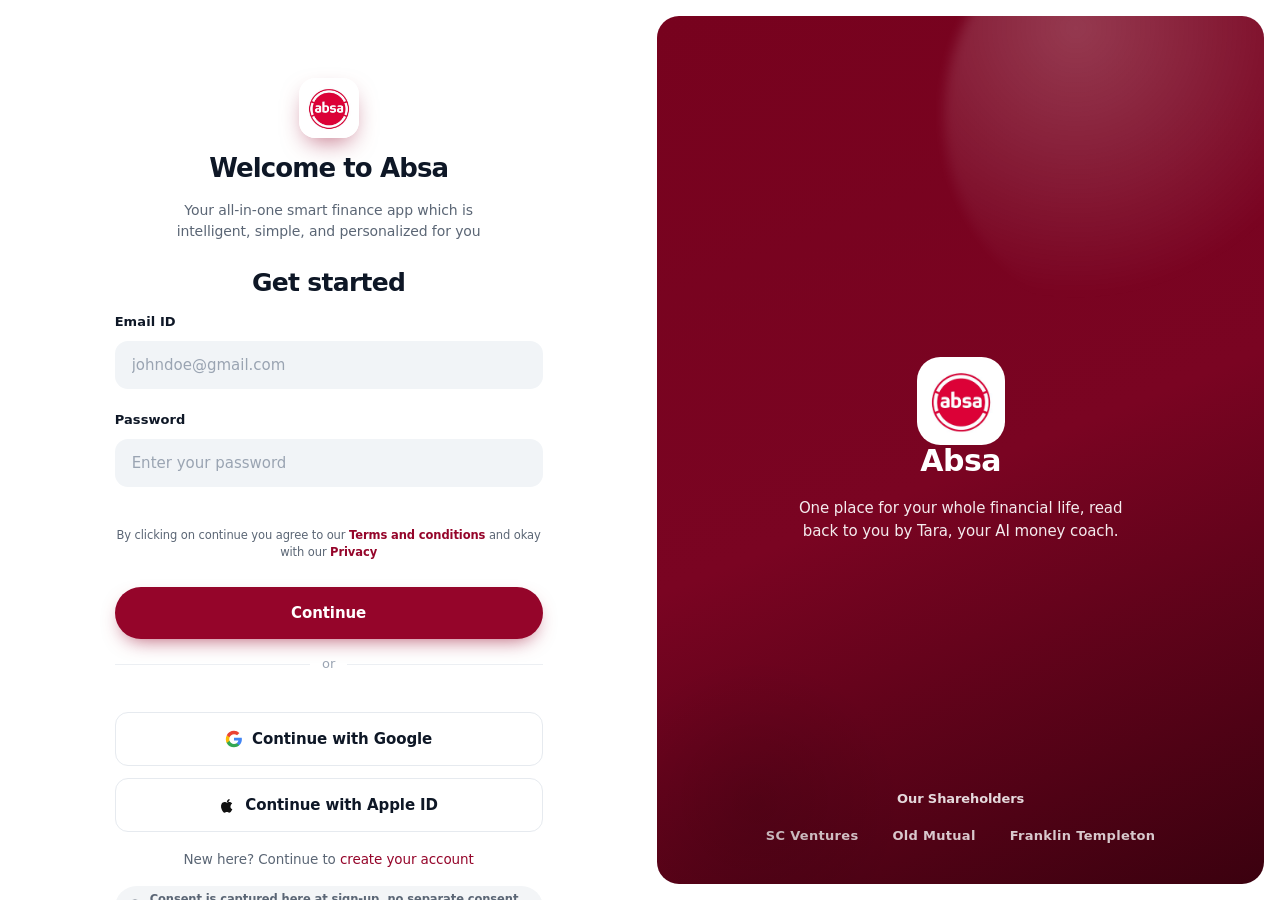
==== sections/onboarding/index.html @ af0755f7 "Merge Onboarding + Leaderboard, unify demo controls, match the live Absa app Sections - Onboarding m" ====
<!DOCTYPE html>
<html lang="en">
<head>
  <meta charset="UTF-8">
  <meta name="viewport" content="width=device-width, initial-scale=1.0">
  <title>Absa · Onboarding</title>
  <link rel="stylesheet" href="styles.css">
</head>
<body>
  <!-- Brand marks. Both symbol ids are kept so app.js's <use> references still
       resolve; the artwork is now Absa's, not Vault22's. -->
  <svg width="0" height="0" style="position:absolute" aria-hidden="true">
    <symbol id="v22mark" viewBox="0 0 64 64">
      <rect width="64" height="64" rx="17" fill="#fff"/>
      <image href="../../absa-logo.jpg" x="5" y="5" width="54" height="54"
             preserveAspectRatio="xMidYMid meet"/>
    </symbol>
    <!-- white-on-maroon variant, used on the onboarding brand panel -->
    <symbol id="v22mark-white" viewBox="0 0 64 64">
      <rect width="64" height="64" rx="17" fill="#fff"/>
      <image href="../../absa-logo.jpg" x="5" y="5" width="54" height="54"
             preserveAspectRatio="xMidYMid meet"/>
    </symbol>
  </svg>

  <div id="root"></div>
  <div id="modal-root"></div>

  <script src="app.js"></script>
</body>
</html>
---- sections/onboarding/styles.css ----
/* =========================================================================
   Vault22 Onboarding Prototype, design system
   Tokens extracted from the live app (global-website.dev.vault22.com):
   brand green #DC0032, accent #DC0032, navy ink #162B45, Inter, grey fills.
   Desktop web. No mobile frame.
   ========================================================================= */
/* Absa design system. The --v-green-* names are historical (this prototype was
   built on Vault22 green); they now carry Absa's crimson. Primary = #95052A,
   hover/pressed = #77021E, tint = #FCEEF1, with #DC0032 kept as the bright
   accent Absa uses sparingly (badges, small marks). */
:root{
  --v-green:#95052A; --v-green-600:#77021E; --v-green-700:#95052A;
  --v-green-soft:#FCEEF1; --v-accent:#DC0032;
  --v-grad-top:#77021E; --v-grad-bottom:#3B010F;
  --ink:#1A1A1A; --navy:#4A0016; --muted:#6B6B6B; --muted-2:#9B9294;
  --line:#ECE7E8; --line-2:#F2EDEE;
  --bg:#F8F6F6; --card:#FFFFFF; --field:#F4F1F2; --field-focus:#FCEEF1;
  --amber:#f59e0b; --amber-soft:#fef3c7; --red:#ef4444; --red-soft:#fee2e2;
  --blue:#3b82f6; --blue-soft:#dbeafe;
  --shadow-sm:0 1px 2px rgba(16,24,40,.05);
  --shadow:0 6px 24px rgba(16,24,40,.08);
  --shadow-lg:0 18px 48px rgba(16,24,40,.14);
  --r-sm:8px; --r:12px; --r-lg:16px; --r-xl:22px;
  --sidebar-w:264px;
  --font:'Segoe UI',system-ui,-apple-system,'Helvetica Neue',Arial,sans-serif;
}

/* --- Absa shell integration ---------------------------------------------
   This section is embedded in an iframe inside the Absa shell, which supplies
   the sidebar, topbar and the single global Scenario drawer. Hide this app's
   own gear FAB so there is exactly one demo control in the merged prototype.  */
.proto-fab{display:none!important}
*{box-sizing:border-box;margin:0;padding:0}
.ic{width:18px;height:18px;flex:none;vertical-align:middle}
.opt-ic .ic,.zi .ic,.mi .ic,.si .ic,.tara-av .ic{width:20px;height:20px}
html,body{height:100%}
body{font-family:var(--font);background:var(--bg);color:var(--ink);-webkit-font-smoothing:antialiased;line-height:1.45}
button{font-family:inherit;cursor:pointer}
a{color:var(--v-green-700);text-decoration:none}
::selection{background:#FCDCE3}

/* ---------- ONBOARDING SPLIT-SCREEN SHELL ---------- */
.onb{display:flex;min-height:100vh;background:#fff}
.onb__form{flex:1 1 52%;display:flex;flex-direction:column;padding:34px 40px 40px;position:relative;overflow-y:auto;max-height:100vh}
.onb__brand{flex:1 1 48%;margin:16px 16px 16px 0;border-radius:var(--r-xl);
  background:linear-gradient(158deg,var(--v-grad-top) 0%,#7A0422 52%,var(--v-grad-bottom) 100%);
  color:#fff;display:flex;flex-direction:column;align-items:center;justify-content:center;gap:26px;padding:48px;position:relative}
.onb__brand .bmark{width:118px;height:118px}
.onb__brand .bword{font-size:34px;font-weight:800;letter-spacing:-.5px;margin-top:-6px}
.onb__brand .shareholders{position:absolute;bottom:56px;left:0;right:0;text-align:center}
.onb__brand .shareholders .sh-label{font-size:13px;opacity:.85;font-weight:600;margin-bottom:18px}
.onb__brand .shareholders .sh-row{display:flex;gap:34px;align-items:center;justify-content:center;flex-wrap:wrap;opacity:.92;font-weight:700;letter-spacing:.3px}
.onb__brand .shareholders .sh-row span{font-size:15px}
.onb__formwrap{width:100%;max-width:400px;margin:0 auto;flex:1;display:flex;flex-direction:column;justify-content:center}
.onb__top{display:flex;align-items:center;gap:14px;min-height:32px}
.back-btn{border:none;background:transparent;width:34px;height:34px;border-radius:9px;display:flex;align-items:center;justify-content:center;color:var(--ink)}
.back-btn:hover{background:#f1f3f5}
.onb__logo{display:flex;flex-direction:column;align-items:center;gap:12px;margin:6px 0 4px}
.onb__logo .mark{width:64px;height:64px}
.onb__logo h1{font-size:27px;font-weight:800;letter-spacing:-.6px;color:var(--ink)}
.onb__logo .sub{font-size:14px;color:var(--muted);text-align:center;max-width:330px;line-height:1.5}

/* progress segments */
.progress{display:flex;align-items:center;gap:8px;margin:20px 0 8px}
.progress .seg{height:5px;flex:1;background:#e5e8eb;border-radius:99px;overflow:hidden}
.progress .seg.done{background:var(--v-green)}
.progress .seg.half::after{content:"";display:block;height:100%;width:55%;background:var(--v-green)}
.progress .label{font-size:13px;color:var(--muted);font-weight:600;flex:none}

.screen-title{font-size:22px;font-weight:800;text-align:center;margin:14px 0 4px;letter-spacing:-.3px}
.screen-sub{font-size:14px;color:var(--muted);text-align:center;margin-bottom:22px;line-height:1.5}

/* ---------- FORM CONTROLS ---------- */
.field{margin-bottom:16px}
.field > label{display:block;font-size:13.5px;font-weight:700;color:var(--ink);margin-bottom:7px}
.field .hint{font-size:12px;color:var(--muted);font-weight:500}
.input,.select,textarea.input{width:100%;background:var(--field);border:1.5px solid transparent;border-radius:var(--r);
  padding:14px 15px;font-size:15px;color:var(--ink);font-family:inherit;transition:border-color .15s,background .15s}
.input::placeholder{color:var(--muted-2)}
.input:focus,.select:focus,textarea.input:focus{outline:none;border-color:var(--v-green);background:#fff}
.select{appearance:none;background-image:url("data:image/svg+xml;utf8,<svg xmlns='http://www.w3.org/2000/svg' width='20' height='20' viewBox='0 0 24 24' fill='none' stroke='%236b7280' stroke-width='2.2'><path d='M6 9l6 6 6-6'/></svg>");background-repeat:no-repeat;background-position:right 14px center;padding-right:42px}
.field-row{display:flex;gap:12px}
.field-row > .field{flex:1}

/* buttons */
.btn{width:100%;border:none;border-radius:9999px;padding:15px 18px;font-size:15.5px;font-weight:700;transition:transform .06s,background .15s,box-shadow .15s;display:flex;align-items:center;justify-content:center;gap:9px}
.btn:active{transform:translateY(1px)}
.btn-primary{background:var(--v-green);color:#fff}
.btn-primary:hover{background:var(--v-green-600)}
.btn-primary:disabled{background:var(--v-green-soft);color:#FCEEF1;cursor:not-allowed}
.btn-ghost{background:#fff;color:var(--ink);border:1.5px solid var(--line)}
.btn-ghost:hover{background:#fafbfc;border-color:#dde2e7}
.btn-dark{background:var(--navy);color:#fff}
.btn-dark:hover{background:#0f2036}
.btn-sm{padding:10px 16px;font-size:13.5px;border-radius:9999px;width:auto}
.btn-link{background:transparent;border:none;color:var(--v-green-700);font-weight:700;font-size:13.5px;width:auto;padding:6px}
.actions{margin-top:8px;display:flex;flex-direction:column;gap:10px}
.legalnote{font-size:11.5px;color:var(--muted);text-align:center;margin:14px 0 4px;line-height:1.5}
.legalnote a{font-weight:600}
.or{display:flex;align-items:center;gap:12px;color:var(--muted-2);font-size:13px;margin:16px 0}
.or::before,.or::after{content:"";height:1px;flex:1;background:var(--line)}
.center-link{text-align:center;font-size:13.5px;color:var(--muted);margin-top:8px}

/* selectable option cards / chips */
.opt-list{display:flex;flex-direction:column;gap:10px}
.opt{display:flex;align-items:center;gap:13px;text-align:left;width:100%;background:#fff;border:1.6px solid var(--line);border-radius:var(--r);padding:15px 16px;transition:border-color .13s,background .13s,box-shadow .13s}
.opt:hover{border-color:#F6D3DC;background:#FDF7F8}
.opt.sel{border-color:var(--v-green);background:var(--field-focus);box-shadow:0 0 0 3px rgba(220,0,50,.12)}
.opt .opt-ic{width:40px;height:40px;border-radius:11px;background:#FCEEF1;display:flex;align-items:center;justify-content:center;flex:none;color:var(--v-green-700)}
.opt.sel .opt-ic{background:var(--v-green);color:#fff}
.opt .opt-body{flex:1;min-width:0}
.opt .opt-t{font-size:15px;font-weight:700;color:var(--ink);display:flex;align-items:center;gap:8px}
.opt .opt-d{font-size:12.5px;color:var(--muted);margin-top:2px}
.opt .opt-rank{width:26px;height:26px;border-radius:99px;background:var(--v-green);color:#fff;font-size:13px;font-weight:800;display:none;align-items:center;justify-content:center;flex:none}
.opt.sel .opt-rank{display:flex}
.opt .opt-check{width:22px;height:22px;border-radius:99px;border:2px solid #d5dbe1;flex:none;display:flex;align-items:center;justify-content:center;color:#fff}
.opt.sel .opt-check{background:var(--v-green);border-color:var(--v-green)}
.opt.sel .opt-check svg{display:block}
.opt .opt-check svg{display:none;width:13px;height:13px}

.chips{display:flex;flex-wrap:wrap;gap:9px}
.chip{border:1.6px solid var(--line);background:#fff;border-radius:99px;padding:9px 15px;font-size:13.5px;font-weight:600;color:var(--ink);transition:.12s}
.chip:hover{border-color:#F6D3DC}
.chip.sel{border-color:var(--v-green);background:var(--v-green);color:#fff}

/* pills for [to confirm] / deferred markers */
.tag{display:inline-flex;align-items:center;gap:5px;font-size:10.5px;font-weight:800;letter-spacing:.3px;text-transform:uppercase;padding:3px 8px;border-radius:99px;vertical-align:middle}
.tag-tc{background:var(--amber-soft);color:#92400e}
.tag-def{background:#e5e7eb;color:#4b5563}
.tag-new{background:var(--blue-soft);color:#1e40af}
.tag-flag{background:#ede9fe;color:#5b21b6}

/* trust line */
.trust{display:flex;align-items:flex-start;gap:9px;background:#FCEEF1;border:1px solid #d9f0e7;border-radius:var(--r);padding:12px 13px;font-size:12.5px;color:#356154;margin:14px 0}
.trust svg{flex:none;color:var(--v-green-700);margin-top:1px}
.trust .trust-more{color:var(--v-green-700);font-weight:700;cursor:pointer}
.trust-panel{background:#FCEEF1;border:1px solid #d9f0e7;border-radius:var(--r);padding:14px;font-size:12.5px;color:#356154;margin:14px 0}
.trust-panel ul{margin:8px 0 0 2px;list-style:none;display:flex;flex-direction:column;gap:7px}
.trust-panel li{display:flex;gap:8px;align-items:flex-start}

/* toast / tara narration bubble */
.tara-bubble{display:flex;gap:12px;align-items:flex-start;background:linear-gradient(135deg,#f0fbf7,#eaf6ff);border:1px solid #F6D3DC;border-radius:var(--r-lg);padding:15px 16px;margin:4px 0 16px}
.tara-av{width:38px;height:38px;border-radius:99px;flex:none;background:linear-gradient(135deg,var(--v-green),var(--v-accent));display:flex;align-items:center;justify-content:center;color:#fff;font-weight:800;font-size:15px}
.tara-bubble .tara-t{font-size:13.5px;color:#264b40;line-height:1.5}
.tara-bubble .tara-name{font-weight:800;color:var(--v-green-700);font-size:11px;text-transform:uppercase;letter-spacing:.4px;margin-bottom:3px}

/* ---------- APP / DASHBOARD SHELL ---------- */
.app{display:flex;min-height:100vh}
.sidebar{width:var(--sidebar-w);min-width:var(--sidebar-w);background:#fff;border-right:1px solid var(--line);display:flex;flex-direction:column;padding:20px 14px;position:sticky;top:0;height:100vh}
.sidebar .logo{display:flex;align-items:center;gap:11px;padding:6px 10px 18px}
.sidebar .logo .mark{width:40px;height:40px}
.sidebar .logo .w{font-size:20px;font-weight:800;letter-spacing:-.4px}
.nav{display:flex;flex-direction:column;gap:2px}
.nav-item{display:flex;align-items:center;gap:12px;padding:11px 13px;border-radius:10px;color:#4b5563;background:transparent;border:none;width:100%;text-align:left;font-size:14px;font-weight:600}
.nav-item svg{width:19px;height:19px;stroke-width:2;flex:none}
.nav-item:hover{background:#f5f7f8}
.nav-item.active{background:var(--field-focus);color:var(--v-green-700)}
.nav-item .nb{margin-left:auto;font-size:9.5px;font-weight:800;background:var(--v-green);color:#fff;padding:2px 7px;border-radius:99px}
.nav-spacer{flex:1}
.main{flex:1;min-width:0;overflow-x:hidden}
.topbar{display:flex;align-items:center;gap:16px;padding:18px 32px;border-bottom:1px solid var(--line);background:#fff;position:sticky;top:0;z-index:5}
.topbar .greet{font-size:18px;font-weight:800}
.topbar .greet .sm{font-size:12.5px;color:var(--muted);font-weight:500;display:block;margin-top:1px}
.topbar .spacer{flex:1}
.topbar .region-pill{display:flex;align-items:center;gap:7px;font-size:12.5px;font-weight:700;color:var(--v-green-700);background:var(--field-focus);padding:8px 13px;border-radius:99px}
.topbar .avatar{width:38px;height:38px;border-radius:99px;background:linear-gradient(135deg,var(--v-green),var(--v-accent));color:#fff;display:flex;align-items:center;justify-content:center;font-weight:800}
.dash{padding:26px 32px 74px;max-width:1080px}
.dash-grid{display:block}

/* dashboard zone cards */
.zone{background:var(--card);border:1px solid var(--line);border-radius:var(--r-lg);padding:22px;box-shadow:var(--shadow-sm);margin-bottom:18px}
.zone-hero{border:1.5px solid #F6D3DC;box-shadow:var(--shadow);background:linear-gradient(180deg,#ffffff,#f7fdfb)}
.zone-head{display:flex;align-items:center;gap:11px;margin-bottom:16px}
.zone-head .zi{width:38px;height:38px;border-radius:11px;background:#FCEEF1;color:var(--v-green-700);display:flex;align-items:center;justify-content:center;flex:none}
.zone-head .zt{font-size:16px;font-weight:800}
.zone-head .zt .zsub{font-size:12px;color:var(--muted);font-weight:600;display:block}
.zone-head .lead-badge{margin-left:auto;font-size:10px;font-weight:800;text-transform:uppercase;letter-spacing:.4px;color:var(--v-green-700);background:var(--field-focus);padding:4px 9px;border-radius:99px}
.grid{display:grid;gap:18px}
.grid-2{grid-template-columns:1fr 1fr}
.big-num{font-size:34px;font-weight:800;letter-spacing:-1px}
.big-num.pending{color:var(--muted-2);font-size:20px;font-weight:700}
.subline{font-size:13px;color:var(--muted);margin-top:3px}
.rowline{display:flex;justify-content:space-between;align-items:center;padding:11px 0;border-bottom:1px solid var(--line-2);font-size:14px}
.rowline:last-child{border-bottom:none}
.rowline .r-amt{font-weight:700}
.next-move{display:flex;align-items:center;gap:10px;margin-top:16px;padding:13px 15px;background:var(--field-focus);border-radius:var(--r);font-size:13.5px;font-weight:600;color:#264b40}
.next-move .nm-cta{margin-left:auto;color:var(--v-green-700);font-weight:800;white-space:nowrap;flex:none}

/* stub (cold zone) */
.stub{display:flex;align-items:center;gap:13px;background:#fff;border:1.5px dashed #d7dee4;border-radius:var(--r);padding:16px 18px;margin-bottom:14px;color:var(--muted)}
.stub .si{width:36px;height:36px;border-radius:10px;background:#f3f5f7;display:flex;align-items:center;justify-content:center;flex:none;color:var(--muted-2)}
.stub .st{font-size:14px;font-weight:700;color:#374151}
.stub .sd{font-size:12.5px;color:var(--muted)}
.stub .btn-sm{margin-left:auto;flex:none;background:#fff;border:1.5px solid var(--line);color:var(--v-green-700)}

/* set-up card (secondary pick, no link) */
.setup-card{background:#fff;border:1.5px solid #F6D3DC;border-radius:var(--r-lg);padding:18px;margin-bottom:16px}
.setup-card .sc-head{display:flex;align-items:center;gap:11px;margin-bottom:6px}
.setup-card .rankbadge{width:24px;height:24px;border-radius:99px;background:var(--navy);color:#fff;font-size:12px;font-weight:800;display:flex;align-items:center;justify-content:center}

/* roll-up */
.rollup{background:linear-gradient(135deg,#0f2036,#1c3a5e);color:#fff;border-radius:var(--r-lg);padding:20px 22px;margin-bottom:18px}
.rollup .ru-head{display:flex;align-items:center;justify-content:space-between;margin-bottom:14px}
.rollup .ru-title{font-size:15px;font-weight:800}
.rollup .ru-count{font-size:12.5px;background:rgba(255,255,255,.16);padding:4px 11px;border-radius:99px;font-weight:700}
.rollup .ru-items{display:flex;flex-direction:column;gap:8px}
.rollup .ru-item{display:flex;align-items:center;gap:10px;font-size:13.5px;padding:9px 12px;border-radius:10px;background:rgba(255,255,255,.06)}
.rollup .ru-item.done{opacity:.6}
.rollup .ru-item .ru-do{margin-left:auto;font-weight:800;color:#8ff0d3;font-size:12.5px}
.rollup .ru-item .ck{width:20px;height:20px;border-radius:99px;flex:none;display:flex;align-items:center;justify-content:center;background:rgba(255,255,255,.15)}
.rollup .ru-item.done .ck{background:var(--v-green);color:#fff}

/* fitness rings */
.rings{display:flex;gap:14px;flex-wrap:wrap;margin-top:6px}
.ring{display:flex;flex-direction:column;align-items:center;gap:7px;width:88px}
.ring svg{width:66px;height:66px;transform:rotate(-90deg)}
.ring .rlabel{font-size:11.5px;font-weight:700;color:#374151;text-align:center}
.ring .rlabel .rmin{color:var(--muted-2);font-weight:600;display:block;font-size:10px}
.ring.locked{opacity:.55}
.score-hero{display:flex;align-items:center;gap:22px;flex-wrap:wrap}
.score-dial{position:relative;width:132px;height:132px;flex:none}
.score-dial svg{width:132px;height:132px;transform:rotate(-90deg)}
.score-dial .sc-mid{position:absolute;inset:0;display:flex;flex-direction:column;align-items:center;justify-content:center}
.score-dial .sc-num{font-size:32px;font-weight:800;letter-spacing:-1px}
.score-dial .sc-lvl{font-size:11px;font-weight:800;text-transform:uppercase;letter-spacing:.5px;color:var(--v-green-700)}
.score-dial .sc-pending{font-size:12px;font-weight:700;color:var(--muted-2);text-align:center;padding:0 14px}

/* skeleton loading */
.skel{background:linear-gradient(90deg,#eef1f4 25%,#e3e8ee 37%,#eef1f4 63%);background-size:400% 100%;animation:sk 1.3s ease infinite;border-radius:8px}
@keyframes sk{0%{background-position:100% 0}100%{background-position:-100% 0}}
.skel-line{height:14px;margin:9px 0}
.fetching-note{display:inline-flex;align-items:center;gap:7px;font-size:12px;color:var(--v-green-700);font-weight:700;background:var(--field-focus);padding:5px 11px;border-radius:99px}
.spin{width:13px;height:13px;border:2px solid #b9e6d6;border-top-color:var(--v-green-700);border-radius:99px;animation:spin .7s linear infinite}
@keyframes spin{to{transform:rotate(360deg)}}

/* buckets for debt severity (calm, no verdict) */
.bucket-row{display:flex;gap:10px;margin:6px 0 2px}
.bucket{flex:1;text-align:center;padding:12px 8px;border-radius:var(--r);border:1.6px solid var(--line);font-size:13px;font-weight:700;color:var(--muted)}
.bucket.on.manageable{border-color:#86e0c4;background:#FCEEF1;color:#0f7a5a}
.bucket.on.stretched{border-color:#fcd9a3;background:#fff7ec;color:#a15c0a}
.bucket.on.heavy{border-color:#f7b7b7;background:#fdeeee;color:#b4423a}

/* modal (connect / wizard hand-off) */
.modal-back{position:fixed;inset:0;background:rgba(15,24,38,.5);display:flex;align-items:center;justify-content:center;z-index:50;padding:24px;animation:fade .18s}
@keyframes fade{from{opacity:0}to{opacity:1}}
.modal{background:#fff;border-radius:var(--r-xl);max-width:520px;width:100%;max-height:90vh;overflow-y:auto;box-shadow:var(--shadow-lg);animation:pop .2s}
@keyframes pop{from{transform:translateY(10px) scale(.98);opacity:0}to{transform:none;opacity:1}}
.modal-head{padding:22px 24px 4px;display:flex;align-items:flex-start;gap:12px}
.modal-head .mh-t{font-size:19px;font-weight:800}
.modal-head .mh-close{margin-left:auto;background:#f3f5f7;border:none;width:32px;height:32px;border-radius:9px;color:var(--muted);font-size:16px}
.modal-body{padding:14px 24px 24px}
.method{display:flex;align-items:center;gap:14px;border:1.6px solid var(--line);border-radius:var(--r);padding:15px;margin-bottom:11px;transition:.12s;width:100%;text-align:left;background:#fff}
.method:hover{border-color:var(--v-green);background:#FDF7F8}
.method .mi{width:42px;height:42px;border-radius:11px;background:#FCEEF1;color:var(--v-green-700);display:flex;align-items:center;justify-content:center;flex:none}
.method .mt{font-size:14.5px;font-weight:800}
.method .md{font-size:12px;color:var(--muted)}
.method .push-badge{margin-left:auto;font-size:10px;font-weight:800;text-transform:uppercase;background:var(--v-green);color:#fff;padding:3px 8px;border-radius:99px}

.bank-grid{display:grid;grid-template-columns:1fr 1fr;gap:10px;margin-top:8px}
.bank{display:flex;align-items:center;gap:10px;border:1.5px solid var(--line);border-radius:var(--r);padding:12px;font-size:13.5px;font-weight:700}
.bank:hover{border-color:var(--v-green);background:#FDF7F8}
.bank .blogo{width:30px;height:30px;border-radius:8px;display:flex;align-items:center;justify-content:center;color:#fff;font-weight:800;font-size:13px;flex:none}
.bank.disabled{opacity:.5;pointer-events:none}
.bank .tag{margin-left:auto}

/* generic helpers */
.muted{color:var(--muted)}
.small{font-size:12.5px}
.mt8{margin-top:8px}.mt16{margin-top:16px}.mb0{margin-bottom:0}
.center{text-align:center}
.hidden{display:none!important}
.divider{height:1px;background:var(--line);margin:18px 0}
.pill-note{display:inline-flex;gap:6px;align-items:center;background:#f3f5f7;color:var(--muted);border-radius:99px;padding:5px 11px;font-size:11.5px;font-weight:600}
.callout{background:#fbfaf4;border:1px solid #f0ead2;border-radius:var(--r);padding:12px 14px;font-size:12.5px;color:#6b5e2e;margin:12px 0}
.callout.flag{background:#faf5ff;border-color:#eaddf7;color:#6b21a8}

/* dev toolbar (prototype only) */
.devbar{position:fixed;bottom:0;left:0;right:0;background:rgba(15,24,38,.94);color:#fff;z-index:60;display:flex;align-items:center;gap:12px;padding:9px 16px;font-size:12px;transform:translateY(calc(100% - 34px));transition:transform .2s;pointer-events:none}
.devbar.open{transform:none}
.devbar .dev-toggle,.devbar.open,.devbar.open *{pointer-events:auto}
.devbar .dev-toggle{position:absolute;top:-30px;left:16px;background:rgba(15,24,38,.94);color:#fff;border:none;border-radius:9px 9px 0 0;padding:7px 14px;font-size:11.5px;font-weight:700;display:flex;gap:7px;align-items:center}
.devbar .dev-body{display:flex;gap:8px;align-items:center;flex-wrap:wrap;width:100%}
.devbar b{color:#8ff0d3}
.devbar select,.devbar button{background:#22344c;color:#fff;border:1px solid #38506e;border-radius:7px;padding:6px 9px;font-size:11.5px;font-family:inherit}
.devbar button:hover{background:#2c4car}
.devbar .devlog{margin-left:auto;color:#7f95ad;font-size:11px;max-width:40%;overflow:hidden;text-overflow:ellipsis;white-space:nowrap}

@media(max-width:900px){
  .onb__brand{display:none}
  .grid-2{grid-template-columns:1fr}
}
@media(max-width:720px){
  .sidebar{display:none}
}

/* =========================================================================
   PREMIUM ELEVATION LAYER, investor-demo polish.
   Overrides/augments the base above. No behavioural classes removed.
   ========================================================================= */
:root{
  --ink:#0e1726; --navy:#132a44; --muted:#5b6675; --muted-2:#9aa4b2;
  --line:#eceff3; --line-2:#f1f4f7; --bg:#f5f7fa; --field:#f1f4f7;
  --shadow-sm:0 1px 2px rgba(16,24,40,.04), 0 1px 3px rgba(16,24,40,.06);
  --shadow:0 2px 8px rgba(16,24,40,.05), 0 12px 32px -12px rgba(16,24,40,.14);
  --shadow-lg:0 8px 24px rgba(16,24,40,.10), 0 32px 64px -24px rgba(16,24,40,.28);
  --ring-soft:0 0 0 4px rgba(220,0,50,.14);
}
body{background:var(--bg);letter-spacing:-0.006em}

/* screen entrance motion */
@keyframes fadeUp{from{opacity:0;transform:translateY(8px)}to{opacity:1;transform:none}}
@keyframes fadeIn{from{opacity:0}to{opacity:1}}
@keyframes floaty{0%,100%{transform:translateY(0)}50%{transform:translateY(-10px)}}
.onb__formwrap{animation:fadeUp .4s cubic-bezier(.2,.7,.2,1)}
.dash{animation:fadeUp .4s cubic-bezier(.2,.7,.2,1)}
.app{animation:fadeIn .3s ease}

/* ---------- onboarding form column ---------- */
.onb__form{padding:40px 52px 44px}
.onb__formwrap{max-width:428px}
.onb__logo h1{font-size:26px;letter-spacing:-.9px}
.onb__logo .mark{width:60px;height:60px;box-shadow:0 10px 24px -8px rgba(149,5,42,.6);border-radius:16px}
.screen-title{font-size:25px;letter-spacing:-.7px;line-height:1.18;margin-top:16px}
.screen-sub{font-size:14.5px;line-height:1.55;color:var(--muted)}

/* progress: slimmer, animated fill */
.progress{gap:7px;margin:22px 0 10px}
.progress .seg{height:5px;background:#e9edf2}
.progress .seg.done,.progress .seg.half::after{background:linear-gradient(90deg,var(--v-green),var(--v-accent));transition:width .4s ease}
.progress .label{font-size:12px;letter-spacing:.2px;color:var(--muted-2)}

/* ---------- brand panel: ambient + preview ---------- */
.onb__brand{overflow:hidden;justify-content:center;gap:0}
.onb__brand::before{content:"";position:absolute;width:440px;height:440px;border-radius:50%;
  background:radial-gradient(circle at 30% 30%,rgba(255,255,255,.22),transparent 62%);top:-120px;right:-120px;filter:blur(6px)}
.onb__brand::after{content:"";position:absolute;width:340px;height:340px;border-radius:50%;
  background:radial-gradient(circle at 50% 50%,rgba(0,0,0,.12),transparent 60%);bottom:-90px;left:-70px}
.onb__brand .bmark{width:88px;height:88px;position:relative;z-index:2;animation:floaty 6s ease-in-out infinite}
.onb__brand .bword{font-size:30px;position:relative;z-index:2}
.brand-tagline{position:relative;z-index:2;text-align:center;font-size:15px;line-height:1.55;color:rgba(255,255,255,.92);max-width:340px;margin:14px auto 0;font-weight:500}
.brand-preview{position:relative;z-index:2;margin:34px auto 0;width:300px;background:rgba(255,255,255,.14);backdrop-filter:blur(14px);
  border:1px solid rgba(255,255,255,.28);border-radius:18px;padding:18px;box-shadow:0 24px 60px -18px rgba(0,0,0,.4)}
.brand-preview .bp-top{display:flex;align-items:center;gap:11px;margin-bottom:14px}
.brand-preview .bp-av{width:34px;height:34px;border-radius:50%;background:#fff;color:var(--v-green-700);display:flex;align-items:center;justify-content:center;font-weight:800}
.brand-preview .bp-name{color:#fff;font-weight:700;font-size:13px}
.brand-preview .bp-sub{color:rgba(255,255,255,.7);font-size:11px}
.brand-preview .bp-score{display:flex;align-items:center;gap:14px}
.brand-preview .bp-num{color:#fff;font-size:34px;font-weight:800;letter-spacing:-1px}
.brand-preview .bp-lvl{color:#FCEEF1;font-size:11px;font-weight:800;text-transform:uppercase;letter-spacing:.6px}
.brand-preview .bp-bars{flex:1;display:flex;flex-direction:column;gap:6px}
.brand-preview .bp-bar{height:6px;background:rgba(255,255,255,.25);border-radius:99px;overflow:hidden}
.brand-preview .bp-bar i{display:block;height:100%;background:#fff;border-radius:99px}
.onb__brand .shareholders{bottom:38px}
.onb__brand .shareholders .sh-row span{font-size:13px;opacity:.85}

/* ---------- inputs & buttons ---------- */
.input,.select,textarea.input{border-radius:13px;padding:14px 16px;font-size:15px;background:var(--field);transition:border-color .16s,box-shadow .16s,background .16s}
.input:focus,.select:focus,textarea.input:focus{box-shadow:var(--ring-soft);background:#fff}
.field > label{font-size:13px;letter-spacing:.1px;margin-bottom:8px}
.btn{border-radius:9999px;padding:15px 20px;font-size:15px;font-weight:700;letter-spacing:-.1px;transition:transform .12s cubic-bezier(.2,.7,.2,1),box-shadow .16s,background .16s,filter .16s}
.btn-primary{box-shadow:0 8px 20px -8px rgba(149,5,42,.7)}
.btn-primary:hover{background:var(--v-green);filter:brightness(1.03);box-shadow:0 12px 26px -8px rgba(149,5,42,.8);transform:translateY(-1px)}
.btn-primary:active{transform:translateY(0)}
.btn-ghost{border-radius:13px;border-color:#e6eaef}
.btn-ghost:hover{transform:translateY(-1px);box-shadow:var(--shadow-sm)}
.btn-sm{border-radius:10px}

/* ---------- selectable cards ---------- */
.opt{border-radius:14px;padding:15px 16px;border-color:#e9edf2;transition:transform .14s cubic-bezier(.2,.7,.2,1),border-color .14s,box-shadow .16s,background .14s}
.opt:hover{transform:translateY(-1px);box-shadow:var(--shadow-sm)}
.opt.sel{box-shadow:var(--ring-soft)}
.opt .opt-ic{border-radius:12px;transition:transform .16s}
.opt.sel .opt-ic{transform:scale(1.04)}
.opt .opt-rank{box-shadow:0 4px 10px -3px rgba(149,5,42,.7)}
.chip{border-radius:12px;padding:10px 15px;border-color:#e9edf2;transition:transform .12s,border-color .12s,background .12s,color .12s}
.chip:hover{transform:translateY(-1px)}
.chip.sel{box-shadow:var(--ring-soft)}

.trust{border-radius:13px;background:#f1faf6;border-color:#dcf0e8}
.tara-bubble{border-radius:18px;box-shadow:var(--shadow-sm)}
.callout{border-radius:13px}
.pill-note{border-radius:99px}
.setup-card{border-radius:16px;box-shadow:var(--shadow-sm);transition:box-shadow .16s}
.setup-card:hover{box-shadow:var(--shadow)}

/* ---------- app shell ---------- */
.sidebar{background:#fff;border-right:1px solid var(--line);padding:22px 14px}
.sidebar .logo .w{font-size:19px;letter-spacing:-.6px}
.sidebar .logo .mark{box-shadow:0 8px 18px -8px rgba(149,5,42,.6)}
.nav-item{border-radius:12px;font-weight:600;font-size:14px;padding:11px 14px;transition:background .13s,color .13s}
.nav-item.active{background:linear-gradient(90deg,#FCEEF1,#FCEEF1);color:var(--v-green-700);font-weight:700}
.nav-item.active svg{color:var(--v-green-700)}
.topbar{padding:20px 34px;backdrop-filter:saturate(1.2)}
.topbar .greet{font-size:19px;letter-spacing:-.5px}
.topbar .avatar{box-shadow:0 8px 18px -8px rgba(149,5,42,.7)}
.dash{max-width:1200px;padding:28px 34px 90px}

/* ---------- DASHBOARD GRID ---------- */
.dash-grid{display:grid;grid-template-columns:repeat(12,1fr);gap:20px;align-items:start}
.cell{min-width:0}
.cell.span-12{grid-column:span 12}
.cell.span-6{grid-column:span 6}
.cell.span-7{grid-column:span 7}
.cell.span-5{grid-column:span 5}
.cell > .zone{margin-bottom:0;height:100%}
@media(max-width:1040px){.cell.span-6,.cell.span-7,.cell.span-5{grid-column:span 12}}

.zone{border-radius:20px;padding:24px;border-color:#eef1f4;box-shadow:var(--shadow-sm);transition:box-shadow .2s,transform .2s}
.zone:hover{box-shadow:var(--shadow)}
.zone-hero{border:1px solid #F6D3DC;box-shadow:0 2px 8px rgba(16,24,40,.05),0 24px 48px -28px rgba(149,5,42,.45);
  background:radial-gradient(120% 140% at 100% 0%,#f2fdf9 0%,#ffffff 46%)}
.zone-head{margin-bottom:18px}
.zone-head .zi{border-radius:12px;background:linear-gradient(135deg,#FCEEF1,#e3f6ee)}
.zone-head .zt{font-size:15.5px;letter-spacing:-.3px}
.zone-head .lead-badge{background:linear-gradient(90deg,#FCEEF1,#FCEEF1);border:1px solid #F6D3DC}
.big-num{font-size:38px;letter-spacing:-1.4px;font-variant-numeric:tabular-nums}
.zone-hero .big-num{font-size:44px}
.rowline{font-size:14px;padding:12px 0}
.rowline .r-amt{font-variant-numeric:tabular-nums}
.next-move{border-radius:13px;background:linear-gradient(90deg,#eef9f4,#f1fbf7);border:1px solid #e0f1e9;transition:transform .14s,box-shadow .16s}
.next-move:hover{box-shadow:var(--shadow-sm)}
.next-move .nm-cta{cursor:pointer}
.next-move .nm-cta:hover{text-decoration:underline}

/* sparkline */
.spark{display:block;width:100%;height:46px;margin:6px 0 2px;overflow:visible}
.spark path.line{fill:none;stroke:var(--v-green);stroke-width:2.4;stroke-linecap:round;stroke-linejoin:round;
  stroke-dasharray:1000;stroke-dashoffset:1000;animation:draw 1.1s .15s cubic-bezier(.4,0,.2,1) forwards}
.spark path.area{fill:url(#sparkfill);opacity:0;animation:fadeIn .8s .5s forwards}
@keyframes draw{to{stroke-dashoffset:0}}

/* rings + dial: animated draw */
.ring svg circle.val,.score-dial svg circle.val{transition:stroke-dashoffset 1.1s cubic-bezier(.3,0,.15,1)}
.score-dial{width:150px;height:150px}
.score-dial svg{width:150px;height:150px}
.score-dial .sc-num{font-size:38px;letter-spacing:-1.6px}
.ring svg{width:62px;height:62px}
.rings{gap:10px 16px}
.ring .rlabel{font-size:11px}

/* budget bars refined */
.budget-bar-track{height:9px;background:#eef1f5;border-radius:99px;overflow:hidden}
.budget-bar-track > i{display:block;height:100%;border-radius:99px;transition:width 1s cubic-bezier(.3,0,.15,1)}

/* stubs -> discover band */
.discover{grid-column:span 12}
.discover-head{display:flex;align-items:center;gap:8px;font-size:12px;font-weight:800;letter-spacing:.5px;text-transform:uppercase;color:var(--muted-2);margin:6px 2px 12px}
.discover-grid{display:grid;grid-template-columns:repeat(3,1fr);gap:14px}
@media(max-width:1040px){.discover-grid{grid-template-columns:1fr}}
.stub{flex-direction:column;align-items:flex-start;gap:10px;margin:0;border-radius:16px;padding:18px;background:#fff;border:1px solid #eef1f4;box-shadow:var(--shadow-sm);transition:transform .16s,box-shadow .18s,border-color .16s}
.stub:hover{transform:translateY(-2px);box-shadow:var(--shadow);border-color:#F6D3DC}
.stub .si{width:42px;height:42px;border-radius:12px;background:linear-gradient(135deg,#f3f6f9,#eef2f6)}
.stub .btn-sm{margin-left:0;width:100%;justify-content:center;margin-top:4px}

/* rollup premium */
.rollup{border-radius:20px;background:linear-gradient(135deg,#0e2338 0%,#123a5c 60%,#0d5a48 130%);box-shadow:0 24px 48px -24px rgba(13,58,72,.7)}
.rollup .ru-item{border-radius:12px;transition:background .14s}
.rollup .ru-item:not(.done):hover{background:rgba(255,255,255,.12)}
.rollup .ru-do{cursor:pointer}

/* modal refined */
.modal{border-radius:24px}
.method{border-radius:15px;transition:transform .14s,border-color .14s,box-shadow .16s}
.method:hover{transform:translateY(-1px);box-shadow:var(--shadow-sm)}
.method .mi{border-radius:12px;background:linear-gradient(135deg,#FCEEF1,#e3f6ee)}
.bank{border-radius:13px;transition:transform .14s,border-color .14s,box-shadow .16s}
.bank:hover{transform:translateY(-1px);box-shadow:var(--shadow-sm)}

/* fork live plan tray */
.plan-tray{margin-top:16px;border:1px dashed #d7dee6;border-radius:16px;padding:14px 16px;background:#fbfdff;transition:border-color .2s,background .2s}
.plan-tray.has{border-style:solid;border-color:#F6D3DC;background:linear-gradient(180deg,#FCEEF1,#ffffff)}
.plan-tray .pt-head{font-size:11.5px;font-weight:800;letter-spacing:.5px;text-transform:uppercase;color:var(--muted-2);margin-bottom:10px;display:flex;align-items:center;gap:7px}
.plan-tray .pt-empty{font-size:13px;color:var(--muted-2)}
.plan-row{display:flex;align-items:center;gap:11px;padding:9px 0;border-bottom:1px solid var(--line-2);animation:fadeUp .3s}
.plan-row:last-child{border-bottom:none}
.plan-row .pr-rank{width:24px;height:24px;border-radius:8px;background:var(--v-green);color:#fff;font-weight:800;font-size:12px;display:flex;align-items:center;justify-content:center;flex:none}
.plan-row .pr-rank.sec{background:#FCEEF1;color:var(--v-green-700)}
.plan-row .pr-t{font-size:13.5px;font-weight:700}
.plan-row .pr-tag{margin-left:auto;font-size:10.5px;font-weight:700;color:var(--muted-2)}

/* count-up helper (numbers animate via JS but keep tabular) */
.js-count{font-variant-numeric:tabular-nums}

/* tara avatar shimmer */
.tara-av{box-shadow:0 8px 18px -8px rgba(149,5,42,.7)}
.tara-name{letter-spacing:.5px}

/* =========================================================================
   AUTHENTIC VAULT22 LAYER, matches the live product (App Store / dev app).
   Signature: green-gradient hero card, green quick-action tiles, white
   rounded cards, multi-colour donut, status-dot step cards, Tara avatar.
   ========================================================================= */
:root{
  --v-hero-a:#B0113D; --v-hero-b:#95052A; --v-hero-c:#7A0422;
  --cat-orange:#F2803C; --cat-purple:#7B6EF6; --cat-teal:#DC0032; --cat-grey:#CBD4DE; --cat-blue:#3B82F6;
  --navy:#132a44;
}
.dash{max-width:1160px;padding:26px 34px 90px}
.dash-grid{gap:18px}

/* ---------- SIGNATURE GREEN HERO ---------- */
.hero{grid-column:span 12;position:relative;overflow:hidden;border-radius:26px;padding:28px 30px;color:#fff;
  background:linear-gradient(142deg,var(--v-hero-a) 0%,var(--v-hero-b) 58%,var(--v-hero-c) 100%);
  box-shadow:0 20px 44px -20px rgba(122,4,34,.65)}
.hero::after{content:"";position:absolute;right:-40px;top:-50px;width:300px;height:300px;opacity:.10;
  background:url("data:image/svg+xml;utf8,<svg xmlns='http://www.w3.org/2000/svg' viewBox='0 0 64 64'><path d='M14 16 L28 16 L32 42 L36 16 L50 16 L39 50 C38 54 35 55 32 55 C29 55 26 54 25 50 Z' fill='white'/><path d='M41 9 L52 9 L47 24 Z' fill='white'/></svg>") no-repeat center/contain}
.hero-top{display:flex;align-items:flex-start;gap:14px;margin-bottom:6px;position:relative;z-index:1}
.hero-eyebrow{font-size:13px;font-weight:600;color:rgba(255,255,255,.82);letter-spacing:.2px}
.hero-lead-badge{margin-left:auto;font-size:10.5px;font-weight:800;text-transform:uppercase;letter-spacing:.5px;
  background:rgba(255,255,255,.18);border:1px solid rgba(255,255,255,.28);padding:5px 11px;border-radius:99px;color:#fff}
.hero-eye{width:40px;height:40px;border-radius:12px;background:rgba(255,255,255,.16);border:1px solid rgba(255,255,255,.22);
  display:flex;align-items:center;justify-content:center;color:#fff}
.hero-num{font-size:52px;font-weight:800;letter-spacing:-2px;line-height:1.02;position:relative;z-index:1;font-variant-numeric:tabular-nums}
.hero-num .cur{font-size:26px;font-weight:700;vertical-align:top;margin-right:2px;opacity:.9}
.hero-sub{font-size:14px;color:rgba(255,255,255,.85);margin-top:4px;position:relative;z-index:1}
.hero-stats{display:flex;gap:34px;margin-top:22px;position:relative;z-index:1;flex-wrap:wrap}
.hero-stat .hs-label{font-size:13px;color:rgba(255,255,255,.82);font-weight:500}
.hero-stat .hs-val{font-size:24px;font-weight:800;letter-spacing:-.6px;margin-top:2px;font-variant-numeric:tabular-nums}
.hero-pill{display:inline-flex;align-items:center;gap:5px;margin-top:8px;background:rgba(255,255,255,.20);
  border-radius:99px;padding:5px 11px;font-size:12.5px;font-weight:700;color:#FCEEF1}
.hero-pill svg{width:14px;height:14px}
.hero-bar-wrap{margin-top:22px;position:relative;z-index:1}
.hero-bar-top{display:flex;justify-content:space-between;align-items:baseline;font-size:14px;margin-bottom:9px}
.hero-bar-top .hb-l{color:rgba(255,255,255,.9)}.hero-bar-top .hb-l b{font-weight:800;font-size:16px}
.hero-bar-top .hb-r{font-weight:800}
.hero-bar{height:12px;background:rgba(255,255,255,.24);border-radius:99px;overflow:hidden}
.hero-bar > i{display:block;height:100%;border-radius:99px;background:var(--navy);transition:width 1.1s cubic-bezier(.3,0,.15,1)}
.hero-cta{margin-top:22px;display:inline-flex;align-items:center;gap:9px;position:relative;z-index:1;
  background:#fff;color:var(--v-hero-b);font-weight:800;font-size:14px;padding:12px 20px;border:none;border-radius:13px;box-shadow:0 8px 20px -8px rgba(0,0,0,.35)}
.hero-cta:hover{transform:translateY(-1px)}
.hero-ghost-cta{margin-top:22px;display:inline-flex;align-items:center;gap:8px;position:relative;z-index:1;
  background:rgba(255,255,255,.16);color:#fff;font-weight:700;font-size:14px;padding:12px 18px;border:1px solid rgba(255,255,255,.3);border-radius:13px}
/* hero score dial (white-on-green) */
.hero-score{display:flex;align-items:center;gap:26px;position:relative;z-index:1;flex-wrap:wrap;margin-top:6px}
.hero-dial{width:132px;height:132px;position:relative;flex:none}
.hero-dial svg{width:132px;height:132px;transform:rotate(-90deg)}
.hero-dial .hd-mid{position:absolute;inset:0;display:flex;flex-direction:column;align-items:center;justify-content:center}
.hero-dial .hd-num{font-size:38px;font-weight:800;letter-spacing:-1.5px}
.hero-dial .hd-lvl{font-size:10.5px;font-weight:800;text-transform:uppercase;letter-spacing:.6px;color:#FCEEF1}
.hero-dial .hd-pending{font-size:12px;font-weight:700;color:#FCEEF1;text-align:center;padding:0 16px}
.hero-chips{display:flex;flex-wrap:wrap;gap:8px}
.hero-chip{background:rgba(255,255,255,.16);border:1px solid rgba(255,255,255,.24);border-radius:12px;padding:9px 13px;min-width:96px}
.hero-chip .hc-l{font-size:11.5px;color:rgba(255,255,255,.82);font-weight:600}
.hero-chip .hc-v{font-size:15px;font-weight:800;margin-top:2px}
.hero-chip.locked{opacity:.55}

/* ---------- QUICK ACTIONS (green tiles) ---------- */
.qa-row{grid-column:span 12;display:grid;grid-template-columns:repeat(4,1fr);gap:14px}
@media(max-width:900px){.qa-row{grid-template-columns:repeat(2,1fr)}}
.qa-tile{display:flex;flex-direction:column;gap:10px;padding:18px;border-radius:18px;color:#fff;border:none;text-align:left;
  background:linear-gradient(150deg,#B0113D,#7A0422);box-shadow:0 12px 26px -16px rgba(122,4,34,.8);transition:transform .14s,box-shadow .16s}
.qa-tile:hover{transform:translateY(-2px);box-shadow:0 16px 30px -14px rgba(122,4,34,.9)}
.qa-tile svg{width:22px;height:22px}
.qa-tile .qa-l{font-size:14.5px;font-weight:800}
.qa-tile.dark{background:linear-gradient(150deg,#183454,#0f2438)}

/* ---------- WHITE CARDS (match live) ---------- */
.zone{border-radius:22px;padding:22px 24px;box-shadow:0 1px 2px rgba(16,24,40,.04),0 10px 30px -18px rgba(16,24,40,.2)}
.zone-head .zt{font-size:16px;font-weight:800;letter-spacing:-.3px}
.zone-head .zi{background:#FCEEF1;color:var(--v-green-700);border-radius:12px}
.zone-head .lead-badge{background:#FCEEF1;border-color:#cdeede;color:var(--v-green-700)}
.big-num{letter-spacing:-1.4px}

/* section label like live app */
.dash-section{grid-column:span 12;font-size:17px;font-weight:800;letter-spacing:-.3px;color:var(--ink);margin:8px 2px -4px}

/* pills (live language) */
.vpill{display:inline-flex;align-items:center;gap:5px;border-radius:99px;padding:5px 11px;font-size:12px;font-weight:800;letter-spacing:.1px}
.vpill.green{background:#e6f9f1;color:#0a8f66}
.vpill.greenSolid{background:var(--v-green);color:#fff}
.vpill.dark{background:#0b6b4f;color:#fff}
.vpill.red{background:#fdecec;color:#d64545}
.vpill.amber{background:#fef3e2;color:#b46a12}
.vpill.outline{background:#fff;border:1.4px solid #e3e8ee;color:#4b5563}

/* ---------- DONUT ---------- */
.donut-wrap{display:flex;align-items:center;gap:22px;flex-wrap:wrap}
.donut{width:150px;height:150px;flex:none;position:relative}
.donut svg{width:150px;height:150px;transform:rotate(-90deg)}
.donut .d-mid{position:absolute;inset:0;display:flex;flex-direction:column;align-items:center;justify-content:center;text-align:center}
.donut .d-mid .dm-t{font-size:12px;color:var(--muted);font-weight:600}
.donut .d-mid .dm-v{font-size:20px;font-weight:800;letter-spacing:-.5px}
.donut-legend{flex:1;min-width:180px;display:flex;flex-direction:column;gap:11px}
.dl-row{display:flex;align-items:center;gap:10px;font-size:13.5px}
.dl-row .dl-dot{width:11px;height:11px;border-radius:4px;flex:none}
.dl-row .dl-name{font-weight:600}
.dl-row .dl-val{margin-left:auto;font-weight:800;color:var(--ink);font-variant-numeric:tabular-nums}
.donut svg circle.seg{transition:stroke-dashoffset 1s cubic-bezier(.3,0,.15,1)}

/* two-up insight stat cards */
.stat-grid{display:grid;grid-template-columns:1fr 1fr;gap:14px}
.stat-card{background:#fff;border:1px solid #eef1f4;border-radius:16px;padding:18px;box-shadow:var(--shadow-sm)}
.stat-card .sc-v{font-size:24px;font-weight:800;letter-spacing:-.6px}
.stat-card .sc-l{font-size:13px;color:var(--muted);margin-top:3px;line-height:1.4}
.stat-card .sc-x{font-size:13px;font-weight:800;color:var(--v-green-700);margin-top:8px}

/* ---------- TARA card (avatar, live identity) ---------- */
.tara-card{grid-column:span 12;display:flex;align-items:center;gap:16px;background:#fff;border:1px solid #e7f4ee;border-radius:20px;padding:16px 20px;
  box-shadow:0 1px 2px rgba(16,24,40,.04),0 14px 34px -22px rgba(149,5,42,.5)}
.tara-avatar{width:52px;height:52px;border-radius:50%;flex:none;position:relative;
  background:radial-gradient(circle at 50% 35%,#4de0b4,#95052A);display:flex;align-items:center;justify-content:center;
  box-shadow:0 0 0 3px #fff,0 0 0 5px #bff0dd}
.tara-avatar .ta-face{font-size:22px}
.tara-avatar .ta-dot{position:absolute;right:1px;bottom:1px;width:13px;height:13px;border-radius:50%;background:#DC0032;border:2.5px solid #fff}
.tara-card .tc-body{flex:1;min-width:0}
.tara-card .tc-name{font-size:12px;font-weight:800;text-transform:uppercase;letter-spacing:.6px;color:var(--v-green-700);display:flex;align-items:center;gap:7px}
.tara-card .tc-msg{font-size:14.5px;color:#26333f;line-height:1.5;margin-top:3px}
.tara-card .tc-msg b{color:var(--ink)}

/* ---------- COMPLETE YOUR SETUP (step cards, live "Get started") ---------- */
.setup-wrap{grid-column:span 12}
.setup-head{display:flex;align-items:center;justify-content:space-between;margin:6px 2px 12px}
.setup-head .sh-t{font-size:17px;font-weight:800;letter-spacing:-.3px}
.setup-head .sh-c{font-size:12.5px;font-weight:800;color:var(--v-green-700);background:#FCEEF1;padding:5px 12px;border-radius:99px}
.step-grid{display:grid;grid-template-columns:repeat(3,1fr);gap:14px}
@media(max-width:900px){.step-grid{grid-template-columns:1fr}}
.step-card{background:#fff;border:1px solid #eef1f4;border-radius:18px;padding:18px;display:flex;flex-direction:column;gap:12px;box-shadow:var(--shadow-sm);transition:transform .16s,box-shadow .18s,border-color .16s}
.step-card:hover{transform:translateY(-2px);box-shadow:var(--shadow);border-color:#F6D3DC}
.step-card.done{opacity:.72}
.step-top{display:flex;align-items:center;justify-content:space-between}
.step-pill{font-size:12px;font-weight:800;color:#4b5563;background:#eef1f5;padding:5px 12px;border-radius:99px;display:inline-flex;align-items:center;gap:7px}
.step-status{width:18px;height:18px;border-radius:50%;display:flex;align-items:center;justify-content:center}
.step-status.ok{background:var(--v-green);color:#fff}
.step-status.todo{background:var(--cat-orange)}
.step-ic{width:42px;height:42px;border-radius:12px;background:#FCEEF1;color:var(--v-green-700);display:flex;align-items:center;justify-content:center}
.step-ic svg{width:22px;height:22px}
.step-label{font-size:15px;font-weight:800;letter-spacing:-.2px}
.step-do{font-size:13px;font-weight:800;color:var(--v-green-700);display:inline-flex;align-items:center;gap:5px;cursor:pointer}
.step-card.done .step-label{color:var(--muted)}

/* discover stubs restyle to match */
.discover-head{color:var(--ink);font-size:17px;letter-spacing:-.3px;text-transform:none;font-weight:800}
.stub{border-radius:18px}
.stub .si{background:#f3f6f9}

/* =========================================================================
   PROTOTYPE SETTINGS, internal tool (single FAB -> drawer). Replaces devbar.
   ========================================================================= */
.proto-fab{position:fixed;right:20px;bottom:20px;z-index:80;width:46px;height:46px;border-radius:50%;
  background:#0f2338;color:#fff;display:flex;align-items:center;justify-content:center;border:none;
  box-shadow:0 10px 26px -8px rgba(15,35,56,.6);transition:transform .16s,box-shadow .16s;opacity:.62}
.proto-fab:hover{transform:translateY(-2px) rotate(30deg);opacity:1;box-shadow:0 14px 30px -8px rgba(15,35,56,.75)}
.proto-fab svg{width:22px;height:22px}
.proto-scrim{position:fixed;inset:0;background:rgba(10,20,32,.42);z-index:90;opacity:0;animation:fadeIn .18s forwards}
.proto-drawer{position:fixed;top:0;right:0;height:100vh;width:min(360px,94vw);z-index:91;background:#fff;
  border-left:1px solid var(--line);box-shadow:-24px 0 60px -30px rgba(16,24,40,.4);
  display:flex;flex-direction:column;transform:translateX(102%);animation:drawerIn .3s cubic-bezier(.2,.8,.2,1) forwards}
@keyframes drawerIn{to{transform:none}}
.proto-drawer .pd-head{display:flex;align-items:center;gap:11px;padding:20px 22px;border-bottom:1px solid var(--line)}
.proto-drawer .pd-badge{width:34px;height:34px;border-radius:10px;background:#0f2338;color:#fff;display:flex;align-items:center;justify-content:center}
.proto-drawer .pd-title{font-size:15px;font-weight:800;letter-spacing:-.2px}
.proto-drawer .pd-sub{font-size:11.5px;color:var(--muted);font-weight:500}
.proto-drawer .pd-close{margin-left:auto;width:32px;height:32px;border-radius:9px;background:#f3f5f7;border:none;color:var(--muted);font-size:15px}
.proto-drawer .pd-close:hover{background:#eceff2}
.proto-body{padding:18px 22px;overflow-y:auto;display:flex;flex-direction:column;gap:22px}
.proto-sec .ps-label{font-size:11px;font-weight:800;text-transform:uppercase;letter-spacing:.6px;color:var(--muted-2);margin-bottom:10px}
.proto-grid{display:grid;grid-template-columns:1fr 1fr;gap:8px}
.proto-btn{display:flex;align-items:center;gap:9px;padding:11px 13px;border-radius:11px;border:1px solid var(--line);background:#fff;
  font-size:13px;font-weight:600;color:var(--ink);text-align:left;transition:.13s}
.proto-btn:hover{border-color:#F6D3DC;background:#FDF7F8;transform:translateY(-1px)}
.proto-btn svg{width:16px;height:16px;color:var(--v-green-700);flex:none}
.proto-btn.wide{grid-column:1/-1}
.proto-btn.demo{border-color:#F6D3DC;background:#FCEEF1}
.proto-btn.danger{color:#b4423a;border-color:#f2c9c6}
.proto-btn.danger:hover{background:#fdeeee}
.proto-btn.danger svg{color:#b4423a}
.proto-foot{margin-top:auto;padding:14px 22px;border-top:1px solid var(--line);font-size:11px;color:var(--muted-2);line-height:1.5}

/* stub text readability fix, title on its own line, subtitle below */
.stub .stub-text{display:flex;flex-direction:column;gap:3px;width:100%}
.stub .stub-text .st{display:block;font-size:14.5px;font-weight:800;color:#26333f;letter-spacing:-.2px}
.stub .stub-text .sd{display:block;font-size:12.5px;color:var(--muted);line-height:1.45}

/* =========================================================================
   LIVE WEB MATCH, mirrors global-website.dev.vault22.com/app/dashboard
   Floating Menu sidebar, real topbar, Tara banner, live card layouts.
   ========================================================================= */
.app{background:#f4f6f7}

/* ---- Sidebar as a floating white "Menu" card ---- */
.sidebar{width:238px;min-width:238px;margin:16px 0 16px 16px;height:calc(100vh - 32px);position:sticky;top:16px;
  background:#fff;border:1px solid #edf0f3;border-radius:22px;box-shadow:0 10px 30px -18px rgba(16,24,40,.18);
  padding:14px 12px;display:flex;flex-direction:column;overflow-y:auto}
.sidebar::-webkit-scrollbar{width:0}
.side-head{display:flex;align-items:center;justify-content:space-between;padding:8px 10px 12px}
.side-title{font-size:19px;font-weight:800;letter-spacing:-.4px}
.side-collapse{width:28px;height:28px;border-radius:50%;border:1px solid #e6eaef;background:#fff;color:var(--muted-2);display:flex;align-items:center;justify-content:center}
.side-collapse:hover{background:#f5f7f8}
.nav{display:flex;flex-direction:column;gap:2px}
.nav-item{display:flex;align-items:center;gap:12px;padding:10px 12px;border-radius:12px;color:#4b5563;background:transparent;border:none;width:100%;text-align:left;font-size:14px;font-weight:500;transition:background .13s,color .13s}
.nav-item svg{width:19px;height:19px;color:var(--muted-2);flex:none}
.nav-item .ni-l{flex:1}
.nav-item .ni-sub{font-size:11px;color:var(--muted-2);font-weight:600;background:#f1f4f7;padding:2px 7px;border-radius:20px}
.nav-item:hover{background:#f5f7f8;color:var(--ink)}
.nav-item:hover svg{color:var(--muted)}
.nav-item.active{background:#eef1f4;color:var(--ink);font-weight:700}
.nav-item.active svg{color:var(--v-green)}

/* ---- Topbar (live) ---- */
.topbar{background:transparent;border:none;padding:18px 30px 6px;position:sticky;top:0;z-index:20;backdrop-filter:none}
.tb-logo{display:flex;align-items:center;gap:10px}
.tb-logo .mark{width:38px;height:38px;box-shadow:0 8px 16px -8px rgba(149,5,42,.6)}
.tb-logo .w{font-size:22px;font-weight:800;letter-spacing:-.6px;color:var(--v-green-700)}
.topbar .spacer{flex:1}
.tb-bell{position:relative;width:42px;height:42px;border-radius:50%;background:#fff;border:1px solid #edf0f3;color:#334155;display:flex;align-items:center;justify-content:center;box-shadow:var(--shadow-sm)}
.tb-bell:hover{background:#fafbfc}
.tb-badge{position:absolute;top:-2px;right:-2px;background:var(--rose,#f04438);color:#fff;font-size:10px;font-weight:800;min-width:18px;height:18px;border-radius:99px;display:flex;align-items:center;justify-content:center;padding:0 4px;border:2px solid #f4f6f7}
.tb-pill,.tb-user{display:flex;align-items:center;gap:7px;background:#fff;border:1px solid #edf0f3;border-radius:99px;padding:9px 14px;font-size:13.5px;font-weight:600;color:var(--ink);box-shadow:var(--shadow-sm)}
.tb-pill:hover,.tb-user:hover{background:#fafbfc}
.tb-pill svg,.tb-user svg{width:15px;height:15px;color:var(--muted-2)}
.tb-pill b{color:var(--v-green-700)}
.tb-flag{font-size:15px}
.tb-user .tb-ava{width:26px;height:26px;border-radius:50%;background:linear-gradient(135deg,var(--v-green),var(--v-accent));color:#fff;font-weight:800;font-size:12px;display:flex;align-items:center;justify-content:center}
.tb-user{text-transform:capitalize}

/* ---- Page head (greeting as H1, like the live "Home" title) ---- */
.dash{padding:8px 30px 90px;max-width:1200px}
.dash-head{margin:8px 2px 20px}
.dash-h1{font-size:30px;font-weight:800;letter-spacing:-.8px}
.dash-hsub{font-size:14px;color:var(--muted);margin-top:3px}

/* ---- Tara banner (live gradient) ---- */
.tara-banner{grid-column:span 12;display:flex;align-items:center;gap:18px;border-radius:22px;padding:20px 24px;
  background:linear-gradient(102deg,#6f5be6 0%,#4a9fc9 46%,#20b78d 100%);color:#fff;box-shadow:0 18px 40px -22px rgba(74,90,160,.7);position:relative;overflow:hidden}
.tara-banner .tb-ava{width:56px;height:56px;border-radius:50%;flex:none;background:rgba(255,255,255,.18);border:1px solid rgba(255,255,255,.35);
  display:flex;align-items:center;justify-content:center;position:relative}
.tara-banner .tb-ava svg{width:26px;height:26px;color:#fff}
.tara-banner .tb-ava .tb-dot{position:absolute;right:2px;bottom:2px;width:12px;height:12px;border-radius:50%;background:#2be08f;border:2px solid #fff}
.tara-banner .tb-copy{flex:1;min-width:0}
.tara-banner .tb-eyebrow{font-size:11.5px;font-weight:800;text-transform:uppercase;letter-spacing:.7px;color:rgba(255,255,255,.85)}
.tara-banner .tb-head{font-size:18px;font-weight:800;letter-spacing:-.3px;margin-top:3px;line-height:1.3}
.tara-banner .tb-sub{font-size:13.5px;color:rgba(255,255,255,.88);margin-top:3px}
.tara-banner .tb-cta{flex:none;display:inline-flex;align-items:center;gap:8px;background:#fff;color:#3f3a86;font-weight:800;font-size:14px;padding:12px 20px;border:none;border-radius:13px;box-shadow:0 8px 18px -8px rgba(0,0,0,.35)}
.tara-banner .tb-cta:hover{transform:translateY(-1px)}
.tara-banner .tb-cta svg{width:16px;height:16px}
@media(max-width:820px){.tara-banner{flex-wrap:wrap}.tara-banner .tb-cta{width:100%;justify-content:center}}

/* ---- Financial Fitness white card (live: level + score/1000 + navy bar + Level up) ---- */
.ff-top{display:flex;align-items:center;justify-content:space-between;margin-bottom:6px}
.ff-level{font-size:22px;font-weight:800;letter-spacing:-.4px;color:var(--navy)}
.ff-level.pending{font-size:16px;color:var(--muted-2)}
.ff-num{font-size:34px;font-weight:800;letter-spacing:-1px;font-variant-numeric:tabular-nums}
.ff-num.pending{color:var(--muted-2)}
.ff-max{font-size:16px;font-weight:700;color:var(--muted-2)}
.ff-bar{height:9px;background:#eef1f5;border-radius:99px;overflow:hidden;margin-top:12px}
.ff-bar > i{display:block;height:100%;border-radius:99px;background:linear-gradient(90deg,#12315a,#1c4d7a);transition:width 1.05s cubic-bezier(.3,0,.15,1)}
.ff-subs{display:flex;flex-wrap:wrap;gap:7px;margin-top:14px}
.ff-sub{display:inline-flex;align-items:center;gap:6px;font-size:11.5px;font-weight:700;color:#41506a;background:#f4f6f8;border-radius:99px;padding:5px 11px}
.ff-sub i{width:8px;height:8px;border-radius:50%}
.ff-sub.locked{color:var(--muted-2)}
.ff-btn{width:100%;margin-top:16px;background:#f2f5f7;color:var(--v-green-700);border:none;border-radius:13px;padding:13px;font-size:14px;font-weight:800;transition:background .14s,transform .12s}
.ff-btn:hover{background:#e9eef1;transform:translateY(-1px)}

/* ---- Budget card (live: spent/left + progress + top-spent tiles) ---- */
.budget-head{display:flex;align-items:flex-end;justify-content:space-between}
.budget-head .right{text-align:right}
.bh-v{font-size:26px;font-weight:800;letter-spacing:-.7px;font-variant-numeric:tabular-nums}
.bh-l{font-size:12.5px;color:var(--muted);font-weight:600;margin-top:1px}
.sect-mini{font-size:12.5px;font-weight:800;color:var(--muted);margin:4px 0 10px}
.budget-tiles{display:grid;grid-template-columns:repeat(3,1fr);gap:10px}
.btile{background:#f5f7f9;border-radius:14px;padding:14px 10px;display:flex;flex-direction:column;align-items:center;gap:6px;text-align:center}
.btile .bt-ic{width:36px;height:36px;border-radius:10px;display:flex;align-items:center;justify-content:center;color:#fff}
.btile .bt-ic.cat-purple{background:var(--cat-purple)}.btile .bt-ic.cat-orange{background:var(--cat-orange)}.btile .bt-ic.cat-blue{background:var(--cat-blue)}
.btile .bt-ic svg{width:18px;height:18px}
.btile .bt-v{font-size:14.5px;font-weight:800;font-variant-numeric:tabular-nums}
.btile .bt-l{font-size:11.5px;color:var(--muted);font-weight:600}

/* ---- Debt card (live: total red + next-payment highlight) ---- */
.debt-sub{display:flex;align-items:center;justify-content:space-between;font-size:13px;color:var(--muted);font-weight:600;margin-bottom:4px}
.debt-sub .warn{color:var(--cat-orange);font-weight:800}
.debt-total{font-size:32px;font-weight:800;letter-spacing:-1px;color:var(--rose,#e5484d);font-variant-numeric:tabular-nums}
.debt-due{display:flex;align-items:center;justify-content:space-between;background:#fdf6d9;border:1px solid #f4e6a8;border-radius:13px;padding:12px 14px;margin:14px 0}
.debt-due .dd-l{font-size:11.5px;font-weight:800;color:#997404;text-transform:uppercase;letter-spacing:.4px}
.debt-due .dd-v{font-size:13.5px;font-weight:700;color:#7a5b06;margin-top:2px}
.debt-due .dd-amt{font-size:17px;font-weight:800;color:#7a5b06}

/* ---- Goals card (live: rows with icon + progress) ---- */
.goal-row{display:flex;align-items:center;gap:13px;padding:6px 0 14px}
.goal-row .gr-ic{width:44px;height:44px;border-radius:50%;flex:none;display:flex;align-items:center;justify-content:center;color:var(--v-green-700)}
.goal-row .gr-ic svg{width:20px;height:20px}
.goal-row .gr-body{flex:1;min-width:0}
.goal-row .gr-top{display:flex;justify-content:space-between;align-items:baseline;margin-bottom:7px}
.goal-row .gr-name{font-size:15px;font-weight:800;letter-spacing:-.2px}
.goal-row .gr-pct{font-size:12.5px;color:var(--muted);font-weight:700}
.goal-row .gr-bar{height:8px;background:#eef1f5;border-radius:99px;overflow:hidden}
.goal-row .gr-bar > i{display:block;height:100%;border-radius:99px;background:linear-gradient(90deg,var(--v-green),var(--v-accent))}

/* ---- Complete your setup rows ---- */
.setup-rows{display:flex;flex-direction:column;gap:8px}
.setup-row{display:flex;align-items:center;gap:13px;width:100%;text-align:left;background:#f7f9fa;border:1px solid #eef1f4;border-radius:14px;padding:14px 16px;transition:.14s}
.setup-row:hover{background:#fff;border-color:#F6D3DC;transform:translatey(-1px);box-shadow:var(--shadow-sm)}
.setup-row .sr-ic{width:38px;height:38px;border-radius:11px;background:#FCEEF1;color:var(--v-green-700);display:flex;align-items:center;justify-content:center;flex:none}
.setup-row .sr-l{flex:1;font-size:14.5px;font-weight:700}
.setup-row .sr-go{color:var(--muted-2)}

/* keep hero + zone heads clean on the grey bg */
.zone{background:#fff}
.hero{grid-column:span 12}

/* ---- Vault22 Connect flow (reused from Budget prototype) ---- */
.modal-head .mi{width:44px;height:44px;border-radius:12px;background:#FCEEF1;color:var(--v-green-700);display:flex;align-items:center;justify-content:center;flex:none}
.connect-props{display:flex;flex-direction:column;gap:14px;margin:2px 0 8px}
.cprop{display:flex;gap:13px;align-items:flex-start}
.cprop .cp-ic{width:38px;height:38px;border-radius:11px;background:#FCEEF1;color:var(--v-green-700);display:flex;align-items:center;justify-content:center;flex:none}
.cprop .cp-ic svg{width:19px;height:19px}
.cprop .cp-t{font-size:14px;font-weight:800;letter-spacing:-.1px}
.cprop .cp-d{font-size:12.5px;color:var(--muted);margin-top:2px;line-height:1.45}
.connect-alt{display:flex;align-items:center;justify-content:center;gap:8px;margin-top:10px}
.connect-alt .dotsep{color:var(--muted-2)}
.connect-tick{width:62px;height:62px;border-radius:50%;background:#e6f9f1;display:flex;align-items:center;justify-content:center;margin:0 auto 14px;color:var(--v-green)}
.connect-tick svg{width:30px;height:30px;stroke-width:2.6}

/* ---- Meet Tara, first-use hand-off overlay (Appendix B #7) ---- */
.modal.meet-tara{max-width:440px;text-align:center;padding:32px 30px 30px}
.mt-ava{width:72px;height:72px;border-radius:50%;margin:0 auto 16px;position:relative;
  background:linear-gradient(135deg,var(--v-green),var(--v-accent));display:flex;align-items:center;justify-content:center;
  box-shadow:0 10px 26px rgba(220,0,50,.32)}
.mt-ava svg{width:34px;height:34px;color:#fff}
.mt-ava .mt-dot{position:absolute;right:4px;bottom:4px;width:14px;height:14px;border-radius:50%;background:#2be08f;border:3px solid #fff}
.mt-eyebrow{font-size:12px;font-weight:800;letter-spacing:.4px;text-transform:uppercase;color:var(--v-green-700)}
.mt-title{font-size:22px;font-weight:800;letter-spacing:-.4px;margin:6px 0 12px;color:var(--ink)}
.mt-msg{font-size:15px;line-height:1.5;color:var(--muted)}
.mt-msg b{color:var(--ink);font-weight:700}
.modal.meet-tara .actions .btn-primary{width:100%}

/* ---- Accessibility: visible keyboard focus (ALWAYS visible for keyboard users) ---- */
.btn:focus-visible,.opt:focus-visible,.chip:focus-visible,.proto-btn:focus-visible,.setup-row:focus-visible,
.tb-cta:focus-visible,.hero-cta:focus-visible,.ff-btn:focus-visible,.nm-cta:focus-visible,.btn-link:focus-visible,
.back-btn:focus-visible,.mh-close:focus-visible,.proto-fab:focus-visible,.side-nav a:focus-visible,.tb-pill:focus-visible,
.tb-bell:focus-visible,.hero-eye:focus-visible,a:focus-visible{outline:2.5px solid #95052A;outline-offset:2px;border-radius:8px}
.btn:focus,.opt:focus,.chip:focus,.proto-btn:focus,.setup-row:focus,.back-btn:focus,.mh-close:focus,.proto-fab:focus,
.tb-cta:focus,.hero-cta:focus,.ff-btn:focus,.nm-cta:focus,.side-nav a:focus,.tb-pill:focus,.tb-bell:focus,.hero-eye:focus{
  outline:2.5px solid #95052A;outline-offset:2px;border-radius:8px}
.btn:focus:not(:focus-visible),.opt:focus:not(:focus-visible),.chip:focus:not(:focus-visible),.proto-btn:focus:not(:focus-visible),
.setup-row:focus:not(:focus-visible),.back-btn:focus:not(:focus-visible),.mh-close:focus:not(:focus-visible),
.proto-fab:focus:not(:focus-visible),.tb-cta:focus:not(:focus-visible),.hero-cta:focus:not(:focus-visible),
.ff-btn:focus:not(:focus-visible),.nm-cta:focus:not(:focus-visible),.side-nav a:focus:not(:focus-visible),
.tb-pill:focus:not(:focus-visible),.tb-bell:focus:not(:focus-visible),.hero-eye:focus:not(:focus-visible){outline:none}
.input:focus-visible,.select:focus-visible{outline:2px solid var(--v-green);outline-offset:1px}

/* =========================================================================
   RELEASE REFINEMENT PASS, 2026-07-08
   Inline journey back button, clearer question headings, fact-sheet drawer,
   help-me-decide quiz, responsive sidebar/cards, privacy toggle.
   ========================================================================= */

/* inline Back next to Continue (never top-left inside a journey) */
.actions-row{flex-direction:row;align-items:stretch;gap:12px}
.actions-row .btn-primary{flex:1}
.btn-back{flex:0 0 auto;width:auto;background:#fff;color:var(--ink);border:1.5px solid var(--line);padding:15px 20px;box-shadow:none}
.btn-back:hover{background:#fafbfc;border-color:#dde2e7;transform:translateY(-1px)}
.btn-back:active{transform:translateY(0)}
.btn-back svg{width:16px;height:16px}

/* question reads as a clear heading above its answer options */
.qblock{margin-bottom:26px}
.qblock:last-of-type{margin-bottom:8px}
.qlabel{display:block;font-size:16px;font-weight:800;color:var(--ink);letter-spacing:-.2px;line-height:1.35;margin-bottom:12px}
.qlabel .hint{font-weight:600}

/* fact-sheet right-hand drawer (RHS window) */
.rhs-scrim{position:fixed;inset:0;background:rgba(10,20,32,.42);z-index:90;opacity:0;animation:fadeIn .18s forwards}
.rhs-drawer{position:fixed;top:0;right:0;height:100vh;width:min(420px,96vw);z-index:91;background:#fff;border-left:1px solid var(--line);
  box-shadow:-24px 0 60px -30px rgba(16,24,40,.4);display:flex;flex-direction:column;transform:translateX(102%);animation:drawerIn .3s cubic-bezier(.2,.8,.2,1) forwards}
.rhs-head{display:flex;align-items:flex-start;gap:11px;padding:22px 24px 16px;border-bottom:1px solid var(--line)}
.rhs-eyebrow{font-size:11px;font-weight:800;text-transform:uppercase;letter-spacing:.6px;color:var(--v-green-700)}
.rhs-title{font-size:19px;font-weight:800;letter-spacing:-.3px;margin-top:3px}
.rhs-close{margin-left:auto;width:32px;height:32px;border-radius:9px;background:#f3f5f7;border:none;color:var(--muted);font-size:15px;flex:none}
.rhs-close:hover{background:#eceff2}
.rhs-body{padding:20px 24px 30px;overflow-y:auto}
.fs-badges{display:flex;flex-wrap:wrap;gap:8px;margin-bottom:18px}
.fs-sec{margin-bottom:18px}
.fs-l{font-size:11.5px;font-weight:800;text-transform:uppercase;letter-spacing:.5px;color:var(--muted-2);margin-bottom:8px}
.fs-v{font-size:14.5px;font-weight:700}
.fs-alloc{display:flex;height:12px;border-radius:99px;overflow:hidden;margin-bottom:9px;background:#eef1f5}
.fs-alloc i{display:block;height:100%}
.fs-alloc i.growth{background:linear-gradient(90deg,var(--v-green),var(--v-accent))}
.fs-alloc i.defensive{background:#c7d0da}
.fs-alloc-key{display:flex;gap:16px;font-size:12.5px;color:var(--muted);font-weight:600}
.fs-alloc-key i{display:inline-block;width:10px;height:10px;border-radius:3px;margin-right:6px;vertical-align:middle}
.fs-alloc-key i.growth{background:var(--v-green)}
.fs-alloc-key i.defensive{background:#c7d0da}
.fs-note{font-size:12px;color:var(--muted);line-height:1.5;background:#f6f8f9;border-radius:12px;padding:12px 14px;margin-top:4px}

/* privacy toggle: blur amounts on the hero */
.hero.amounts-hidden .hero-num,.hero.amounts-hidden .hs-val{filter:blur(9px);transition:filter .15s;user-select:none}

/* --------- RESPONSIVE: sidebar collapse + off-canvas + card stacking --------- */
.tb-burger{display:none;width:42px;height:42px;border-radius:50%;background:#fff;border:1px solid #edf0f3;color:#334155;align-items:center;justify-content:center;box-shadow:var(--shadow-sm);flex:none}
.tb-burger svg{width:20px;height:20px}
.nav-scrim{display:none}

/* desktop: chevron collapses the sidebar to an icon rail */
@media(min-width:821px){
  .app.nav-rail .sidebar{width:76px;min-width:76px}
  .app.nav-rail .nav-item .ni-l,.app.nav-rail .nav-item .ni-sub,.app.nav-rail .side-title{display:none}
  .app.nav-rail .nav-item{justify-content:center;padding:11px 0}
  .app.nav-rail .side-head{justify-content:center}
  .app.nav-rail .side-collapse{transform:rotate(180deg)}
}

/* phones/tablets: sidebar becomes an off-canvas drawer opened from the burger */
@media(max-width:820px){
  .tb-burger{display:flex;order:-1}
  .sidebar{display:flex;position:fixed;left:0;top:0;height:100vh;margin:0;border-radius:0 20px 20px 0;z-index:95;
    width:250px;min-width:250px;transform:translateX(-108%);transition:transform .28s cubic-bezier(.2,.8,.2,1)}
  .app.nav-open .sidebar{transform:none;box-shadow:24px 0 60px -30px rgba(16,24,40,.5)}
  .app.nav-open .nav-scrim{display:block;position:fixed;inset:0;background:rgba(10,20,32,.42);z-index:94;animation:fadeIn .18s}
  .topbar{padding:14px 16px 6px;gap:10px;flex-wrap:wrap}
  .dash{padding:8px 16px 90px}
  .dash-head{margin:6px 2px 16px}
  .dash-h1{font-size:24px}
}

/* remove the green brand panel on mobile everywhere; form goes full width */
@media(max-width:900px){
  .onb__brand{display:none!important}
  .onb__form{flex:1 1 100%;max-height:none;padding:30px 22px 44px}
  .onb__formwrap{max-width:460px}
}

/* keep hero/topbar tidy on small phones, no overflow */
@media(max-width:560px){
  .hero{padding:22px 20px}
  .hero-num{font-size:40px}
  .hero-stats{gap:20px}
  .hero-score{gap:18px}
  .tb-pill,.tb-user{padding:8px 11px;font-size:12.5px}
  .tb-user .tb-ava{width:22px;height:22px}
  .btn-back{padding:15px 15px}
  .rhs-drawer{width:100vw}
  .onb__form{padding:26px 16px 40px}
  .budget-tiles{gap:8px}
  .btile{padding:12px 6px}
}

/* clickable legal/inline anchors */
a[onclick]{cursor:pointer}
a[onclick]:hover{text-decoration:underline}

/* =========================================================================
   UI POLISH PASS (Patrick's markup, 2026-07-08)
   Breathing room, button padding, field rhythm, question-vs-answer hierarchy.
   Scoped to the onboarding form column so the dashboard is untouched.
   ========================================================================= */
/* Continue / primary buttons: more height + breathing room from nearby notes */
.onb__form .btn{padding:17px 22px}
.onb__form .actions{margin-top:22px;gap:12px}
.onb__form .actions + .center-link,
.onb__form .actions + .legalnote,
.onb__form .actions + .pill-note{margin-top:18px}
/* Region / option cards: a little more space between them so the page breathes */
.onb__form .opt-list{gap:12px}
.onb__form .opt{padding:16px 18px}
/* Field blocks: more vertical rhythm between each label+control block */
.onb__form .field{margin-bottom:22px}
.onb__form .field > label{margin-bottom:9px}
.onb__form .field .chips{margin-top:2px}
/* Legal note sitting just above a button wants room on both sides */
.onb__form .legalnote{margin:18px 0 4px}
/* Explore-platform callout: align icon, add padding and breathing room */
.onb__form .callout{padding:14px 16px;line-height:1.5}
.explore-callout{display:flex;gap:10px;align-items:flex-start;margin-top:18px}
.explore-callout .ic{flex:none;margin-top:1px}

/* Question-vs-answer hierarchy: ensure the question heading actually wins the
   cascade over the generic `.field > label` rule (higher specificity, last). */
.field > label.qlabel{font-size:16px;font-weight:800;color:var(--ink);letter-spacing:-.2px;line-height:1.36;margin-bottom:13px}
.field > label.qlabel .hint{font-weight:600;color:var(--muted)}
.onb__form .field.qblock{margin-bottom:26px}
.onb__form .field.qblock:last-of-type{margin-bottom:10px}

/* Privacy toggle: blur every amount on the dashboard, not just the hero */
.dash.amounts-hidden .hero-num,.dash.amounts-hidden .hs-val,.dash.amounts-hidden .big-num,
.dash.amounts-hidden .debt-total,.dash.amounts-hidden .bh-v,.dash.amounts-hidden .r-amt,
.dash.amounts-hidden .ff-num,.dash.amounts-hidden .hd-num,.dash.amounts-hidden .dd-amt,
.dash.amounts-hidden .btile .bt-v{filter:blur(8px);transition:filter .15s;user-select:none}

/* Discover stubs as single clickable preview cards (no duplicate CTA button) */
button.stub{width:100%;text-align:left;font:inherit;color:inherit;cursor:pointer;flex-direction:row;align-items:center}
button.stub.stub-click:hover{transform:translateY(-2px);box-shadow:var(--shadow);border-color:#F6D3DC}
button.stub .stub-text{flex:1}
button.stub .sr-go{color:var(--muted-2);flex:none;display:flex;align-items:center}
button.stub[disabled]{cursor:default;opacity:.7}

/* ===== Follow-up refinements (2026-07-09) ===== */
/* 'I want to explore the platform' as a real clickable option */
.explore-btn{width:100%;cursor:pointer;text-align:left;font:inherit;color:#6b5e2e;display:flex;gap:10px;align-items:center;transition:border-color .14s,box-shadow .14s,transform .12s}
.explore-btn:hover{border-color:#e2d59a;box-shadow:var(--shadow-sm);transform:translateY(-1px)}
.explore-btn .ex-chev{margin-left:auto;flex:none;color:#a1741a;width:18px;height:18px}

/* Clearer spacing between questions on every question screen (Stephen: debt) */
.onb__form .field.qblock{margin-bottom:34px;padding-bottom:26px;border-bottom:1px solid var(--line-2)}
.onb__form .field.qblock:last-of-type{border-bottom:none;padding-bottom:0;margin-bottom:12px}

/* ============================================================================
   Help-me-decide "Investment Style" quiz — one question per step, five options,
   3-segment progress, matched to the live Vault22 assessment.
   ============================================================================ */
.rq-modal{position:relative;max-width:560px;padding:34px 34px 30px}
.rq-modal .mh-close{position:absolute;top:18px;right:18px;background:transparent;border:none;font-size:19px;line-height:1;color:var(--muted);cursor:pointer}
.rq-q{font-size:21px;font-weight:800;color:var(--ink);text-align:center;line-height:1.35;margin:20px 40px 20px;letter-spacing:-.3px}
/* Back sits top-left of the question (mirrors the top-right close); Continue is the sole full-width bottom CTA. */
.rq-topback{position:absolute;top:16px;left:18px;width:34px;height:34px;border:none;background:transparent;color:var(--muted);display:flex;align-items:center;justify-content:center;cursor:pointer;border-radius:9px;z-index:2}
.rq-topback:hover{background:var(--field);color:var(--ink)}
.rq-topback svg{width:20px;height:20px}
.rq-progress{display:flex;gap:8px;margin:0 0 22px}
.rq-seg{flex:1;height:5px;border-radius:99px;background:var(--line)}
.rq-seg.on{background:var(--v-green)}
.rq-opts{display:flex;flex-direction:column;gap:12px}
.rq-opt{display:flex;align-items:center;gap:14px;text-align:left;width:100%;background:#fff;border:1.6px solid var(--line);
  border-radius:14px;padding:16px 18px;font-size:15px;font-weight:600;color:var(--ink);transition:border-color .13s,background .13s,box-shadow .13s;cursor:pointer}
.rq-opt:hover{border-color:var(--v-green-soft);background:#fafffd}
.rq-opt.sel{border-color:var(--v-green);background:var(--field-focus);box-shadow:0 0 0 3px rgba(220,0,50,.12)}
.rq-radio{width:22px;height:22px;border-radius:99px;border:2px solid var(--muted-2);flex:none;position:relative;transition:border-color .13s}
.rq-opt.sel .rq-radio{border-color:var(--v-green)}
.rq-opt.sel .rq-radio::after{content:"";position:absolute;inset:3px;border-radius:99px;background:var(--v-green)}
.rq-opt-t{flex:1;line-height:1.4}
.rq-nav{margin-top:24px;display:flex;gap:12px;align-items:stretch}
.rq-nav .rq-back{flex:none;min-width:120px}
.rq-nav .rq-continue{flex:1;padding-top:16px;padding-bottom:16px;font-size:15px}
/* quiz result screen */
.rq-result{text-align:center}
.rq-badge{width:60px;height:60px;border-radius:99px;background:var(--v-green);color:#fff;display:flex;align-items:center;justify-content:center;margin:14px auto 12px}
.rq-badge svg{width:30px;height:30px}
.rq-tier{font-size:12.5px;font-weight:800;letter-spacing:.6px;text-transform:uppercase;color:var(--v-green-700)}
.rq-name{font-size:24px;font-weight:800;color:var(--ink);margin:4px 0 10px;letter-spacing:-.4px}
.rq-desc{font-size:14.5px;color:var(--muted);line-height:1.55;max-width:400px;margin:0 auto 6px}
.rq-actions{display:flex;gap:12px;margin-top:24px}
.rq-actions .btn{flex:1}

/* Debt manual-entry rows — numeric fields + a per-row delete control */
.debt-row{display:grid;grid-template-columns:1fr 1fr 1fr auto;gap:10px;align-items:center;margin-top:10px}
.debt-row .input{margin:0}
.debt-del{width:40px;height:40px;flex:none;border-radius:11px;border:1.5px solid var(--line);background:#fff;color:var(--muted);
  font-size:15px;line-height:1;cursor:pointer;transition:.13s}
.debt-del:hover{border-color:#f7b7b7;background:#fdeeee;color:#b4423a}
.qr-verdict{font-size:14.5px;font-weight:700;color:var(--ink);margin:2px 0 10px}
.qr-verdict b{color:var(--v-green-700)}

/* Dashboard hero: secondary "Adjust" action beside the primary CTA */
.hero-cta-ghost{background:transparent;color:#fff;border:1.5px solid rgba(255,255,255,.6);box-shadow:none;margin-left:12px;font-weight:700}
.hero-cta-ghost:hover{background:rgba(255,255,255,.16);border-color:#fff}
@media(max-width:560px){ .hero-cta-ghost{margin-left:0;margin-top:12px}
  .debt-row{grid-template-columns:1fr 1fr 1fr} .debt-del{grid-column:1/-1;width:100%} }

/* M2: hide the internal Prototype-settings gear whenever any overlay is open,
   so a second overlay can never be stacked on top of a modal/drawer. */
body.overlay-open .proto-fab{display:none}

/* About: cleaner derived life-stage row */
.ls-pill{display:flex;align-items:center;gap:8px;font-size:13px;color:var(--ink);font-weight:600}
.ls-pill svg{width:15px;height:15px;color:var(--v-green-700);flex:none}
.ls-pill b{color:var(--v-green-700);margin-left:3px}
.ls-pill .ls-sub{color:var(--muted-2);font-weight:500;font-size:12px;margin-left:2px}
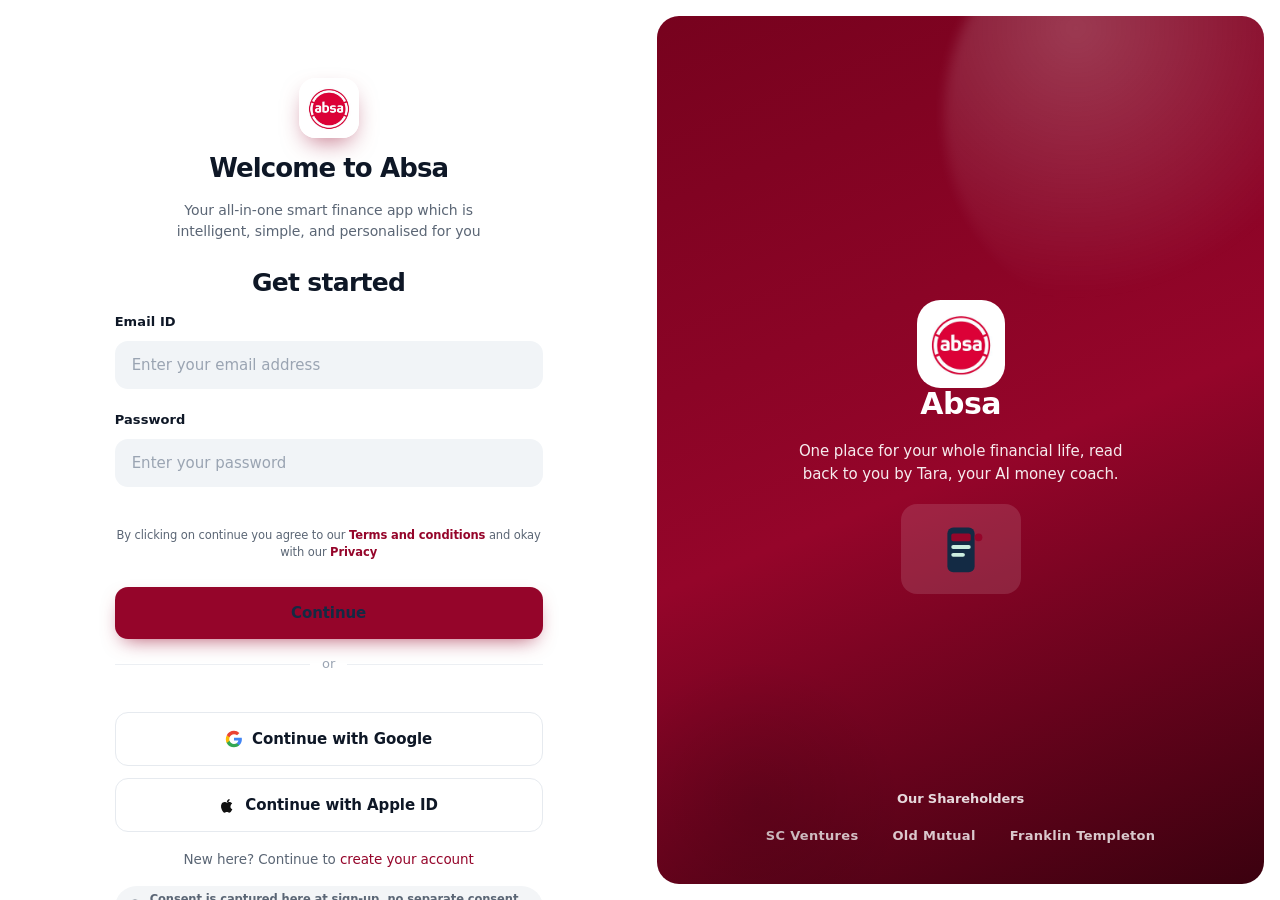
==== commit 81814dbc: "Onboarding demo dashboard: centre content, restore sidebar + demo API, add main-dashboard nav - styl" ====
--- a/sections/onboarding/index.html
+++ b/sections/onboarding/index.html
@@ -4,7 +4,10 @@
   <meta charset="UTF-8">
   <meta name="viewport" content="width=device-width, initial-scale=1.0">
   <title>Absa · Onboarding</title>
-  <link rel="stylesheet" href="styles.css">
+  <link rel="preconnect" href="https://fonts.googleapis.com">
+  <link rel="preconnect" href="https://fonts.gstatic.com" crossorigin>
+  <link href="https://fonts.googleapis.com/css2?family=Inter:wght@400;500;600;700;800;900&display=swap" rel="stylesheet">
+  <link rel="stylesheet" href="styles.css?v=20260723b">
 </head>
 <body>
   <!-- Brand marks. Both symbol ids are kept so app.js's <use> references still
@@ -26,6 +29,6 @@
   <div id="root"></div>
   <div id="modal-root"></div>
 
-  <script src="app.js"></script>
+  <script src="app.js?v=20260723b"></script>
 </body>
 </html>
--- a/sections/onboarding/styles.css
+++ b/sections/onboarding/styles.css
@@ -1,13 +1,10 @@
 /* =========================================================================
-   Vault22 Onboarding Prototype, design system
-   Tokens extracted from the live app (global-website.dev.vault22.com):
-   brand green #DC0032, accent #DC0032, navy ink #162B45, Inter, grey fills.
+   Absa Onboarding Prototype, design system (Vault22 engine, Absa skin)
+   The --v-green-* / --v-hero-* token names are historical; they now carry
+   Absa's crimson. Primary #95052A, hover/pressed #77021E, tint #FCEEF1,
+   with #DC0032 as the bright accent used sparingly. Segoe UI, grey fills.
    Desktop web. No mobile frame.
    ========================================================================= */
-/* Absa design system. The --v-green-* names are historical (this prototype was
-   built on Vault22 green); they now carry Absa's crimson. Primary = #95052A,
-   hover/pressed = #77021E, tint = #FCEEF1, with #DC0032 kept as the bright
-   accent Absa uses sparingly (badges, small marks). */
 :root{
   --v-green:#95052A; --v-green-600:#77021E; --v-green-700:#95052A;
   --v-green-soft:#FCEEF1; --v-accent:#DC0032;
@@ -24,12 +21,6 @@
   --sidebar-w:264px;
   --font:'Segoe UI',system-ui,-apple-system,'Helvetica Neue',Arial,sans-serif;
 }
-
-/* --- Absa shell integration ---------------------------------------------
-   This section is embedded in an iframe inside the Absa shell, which supplies
-   the sidebar, topbar and the single global Scenario drawer. Hide this app's
-   own gear FAB so there is exactly one demo control in the merged prototype.  */
-.proto-fab{display:none!important}
 *{box-sizing:border-box;margin:0;padding:0}
 .ic{width:18px;height:18px;flex:none;vertical-align:middle}
 .opt-ic .ic,.zi .ic,.mi .ic,.si .ic,.tara-av .ic{width:20px;height:20px}
@@ -37,13 +28,13 @@
 body{font-family:var(--font);background:var(--bg);color:var(--ink);-webkit-font-smoothing:antialiased;line-height:1.45}
 button{font-family:inherit;cursor:pointer}
 a{color:var(--v-green-700);text-decoration:none}
-::selection{background:#FCDCE3}
+::selection{background:#c8f2e4}
 
 /* ---------- ONBOARDING SPLIT-SCREEN SHELL ---------- */
 .onb{display:flex;min-height:100vh;background:#fff}
 .onb__form{flex:1 1 52%;display:flex;flex-direction:column;padding:34px 40px 40px;position:relative;overflow-y:auto;max-height:100vh}
 .onb__brand{flex:1 1 48%;margin:16px 16px 16px 0;border-radius:var(--r-xl);
-  background:linear-gradient(158deg,var(--v-grad-top) 0%,#7A0422 52%,var(--v-grad-bottom) 100%);
+  background:linear-gradient(158deg,var(--v-grad-top) 0%,#95052A 52%,var(--v-grad-bottom) 100%);
   color:#fff;display:flex;flex-direction:column;align-items:center;justify-content:center;gap:26px;padding:48px;position:relative}
 .onb__brand .bmark{width:118px;height:118px}
 .onb__brand .bword{font-size:34px;font-weight:800;letter-spacing:-.5px;margin-top:-6px}
@@ -83,16 +74,16 @@
 .field-row > .field{flex:1}
 
 /* buttons */
-.btn{width:100%;border:none;border-radius:9999px;padding:15px 18px;font-size:15.5px;font-weight:700;transition:transform .06s,background .15s,box-shadow .15s;display:flex;align-items:center;justify-content:center;gap:9px}
+.btn{width:100%;border:none;border-radius:var(--r);padding:15px 18px;font-size:15.5px;font-weight:700;transition:transform .06s,background .15s,box-shadow .15s;display:flex;align-items:center;justify-content:center;gap:9px}
 .btn:active{transform:translateY(1px)}
-.btn-primary{background:var(--v-green);color:#fff}
+.btn-primary{background:var(--v-green);color:var(--navy)}
 .btn-primary:hover{background:var(--v-green-600)}
-.btn-primary:disabled{background:var(--v-green-soft);color:#FCEEF1;cursor:not-allowed}
+.btn-primary:disabled{background:var(--v-green-soft);color:#eafaf3;cursor:not-allowed}
 .btn-ghost{background:#fff;color:var(--ink);border:1.5px solid var(--line)}
 .btn-ghost:hover{background:#fafbfc;border-color:#dde2e7}
 .btn-dark{background:var(--navy);color:#fff}
 .btn-dark:hover{background:#0f2036}
-.btn-sm{padding:10px 16px;font-size:13.5px;border-radius:9999px;width:auto}
+.btn-sm{padding:10px 16px;font-size:13.5px;border-radius:10px;width:auto}
 .btn-link{background:transparent;border:none;color:var(--v-green-700);font-weight:700;font-size:13.5px;width:auto;padding:6px}
 .actions{margin-top:8px;display:flex;flex-direction:column;gap:10px}
 .legalnote{font-size:11.5px;color:var(--muted);text-align:center;margin:14px 0 4px;line-height:1.5}
@@ -104,9 +95,9 @@
 /* selectable option cards / chips */
 .opt-list{display:flex;flex-direction:column;gap:10px}
 .opt{display:flex;align-items:center;gap:13px;text-align:left;width:100%;background:#fff;border:1.6px solid var(--line);border-radius:var(--r);padding:15px 16px;transition:border-color .13s,background .13s,box-shadow .13s}
-.opt:hover{border-color:#F6D3DC;background:#FDF7F8}
-.opt.sel{border-color:var(--v-green);background:var(--field-focus);box-shadow:0 0 0 3px rgba(220,0,50,.12)}
-.opt .opt-ic{width:40px;height:40px;border-radius:11px;background:#FCEEF1;display:flex;align-items:center;justify-content:center;flex:none;color:var(--v-green-700)}
+.opt:hover{border-color:#cfe9df;background:#fbfefd}
+.opt.sel{border-color:var(--v-green);background:var(--field-focus);box-shadow:0 0 0 3px rgba(1,195,141,.12)}
+.opt .opt-ic{width:40px;height:40px;border-radius:11px;background:#eef7f3;display:flex;align-items:center;justify-content:center;flex:none;color:var(--v-green-700)}
 .opt.sel .opt-ic{background:var(--v-green);color:#fff}
 .opt .opt-body{flex:1;min-width:0}
 .opt .opt-t{font-size:15px;font-weight:700;color:var(--ink);display:flex;align-items:center;gap:8px}
@@ -120,8 +111,8 @@
 
 .chips{display:flex;flex-wrap:wrap;gap:9px}
 .chip{border:1.6px solid var(--line);background:#fff;border-radius:99px;padding:9px 15px;font-size:13.5px;font-weight:600;color:var(--ink);transition:.12s}
-.chip:hover{border-color:#F6D3DC}
-.chip.sel{border-color:var(--v-green);background:var(--v-green);color:#fff}
+.chip:hover{border-color:#cfe9df}
+.chip.sel{border-color:var(--v-green);background:var(--v-green);color:var(--navy)}
 
 /* pills for [to confirm] / deferred markers */
 .tag{display:inline-flex;align-items:center;gap:5px;font-size:10.5px;font-weight:800;letter-spacing:.3px;text-transform:uppercase;padding:3px 8px;border-radius:99px;vertical-align:middle}
@@ -131,15 +122,15 @@
 .tag-flag{background:#ede9fe;color:#5b21b6}
 
 /* trust line */
-.trust{display:flex;align-items:flex-start;gap:9px;background:#FCEEF1;border:1px solid #d9f0e7;border-radius:var(--r);padding:12px 13px;font-size:12.5px;color:#356154;margin:14px 0}
+.trust{display:flex;align-items:flex-start;gap:9px;background:#f2f9f6;border:1px solid #d9f0e7;border-radius:var(--r);padding:12px 13px;font-size:12.5px;color:#356154;margin:14px 0}
 .trust svg{flex:none;color:var(--v-green-700);margin-top:1px}
 .trust .trust-more{color:var(--v-green-700);font-weight:700;cursor:pointer}
-.trust-panel{background:#FCEEF1;border:1px solid #d9f0e7;border-radius:var(--r);padding:14px;font-size:12.5px;color:#356154;margin:14px 0}
+.trust-panel{background:#f2f9f6;border:1px solid #d9f0e7;border-radius:var(--r);padding:14px;font-size:12.5px;color:#356154;margin:14px 0}
 .trust-panel ul{margin:8px 0 0 2px;list-style:none;display:flex;flex-direction:column;gap:7px}
 .trust-panel li{display:flex;gap:8px;align-items:flex-start}
 
 /* toast / tara narration bubble */
-.tara-bubble{display:flex;gap:12px;align-items:flex-start;background:linear-gradient(135deg,#f0fbf7,#eaf6ff);border:1px solid #F6D3DC;border-radius:var(--r-lg);padding:15px 16px;margin:4px 0 16px}
+.tara-bubble{display:flex;gap:12px;align-items:flex-start;background:linear-gradient(135deg,#f0fbf7,#eaf6ff);border:1px solid #d7efe6;border-radius:var(--r-lg);padding:15px 16px;margin:4px 0 16px}
 .tara-av{width:38px;height:38px;border-radius:99px;flex:none;background:linear-gradient(135deg,var(--v-green),var(--v-accent));display:flex;align-items:center;justify-content:center;color:#fff;font-weight:800;font-size:15px}
 .tara-bubble .tara-t{font-size:13.5px;color:#264b40;line-height:1.5}
 .tara-bubble .tara-name{font-weight:800;color:var(--v-green-700);font-size:11px;text-transform:uppercase;letter-spacing:.4px;margin-bottom:3px}
@@ -155,7 +146,7 @@
 .nav-item svg{width:19px;height:19px;stroke-width:2;flex:none}
 .nav-item:hover{background:#f5f7f8}
 .nav-item.active{background:var(--field-focus);color:var(--v-green-700)}
-.nav-item .nb{margin-left:auto;font-size:9.5px;font-weight:800;background:var(--v-green);color:#fff;padding:2px 7px;border-radius:99px}
+.nav-item .nb{margin-left:auto;font-size:9.5px;font-weight:800;background:var(--v-green);color:var(--navy);padding:2px 7px;border-radius:99px}
 .nav-spacer{flex:1}
 .main{flex:1;min-width:0;overflow-x:hidden}
 .topbar{display:flex;align-items:center;gap:16px;padding:18px 32px;border-bottom:1px solid var(--line);background:#fff;position:sticky;top:0;z-index:5}
@@ -169,9 +160,9 @@
 
 /* dashboard zone cards */
 .zone{background:var(--card);border:1px solid var(--line);border-radius:var(--r-lg);padding:22px;box-shadow:var(--shadow-sm);margin-bottom:18px}
-.zone-hero{border:1.5px solid #F6D3DC;box-shadow:var(--shadow);background:linear-gradient(180deg,#ffffff,#f7fdfb)}
+.zone-hero{border:1.5px solid #cdeee1;box-shadow:var(--shadow);background:linear-gradient(180deg,#ffffff,#f7fdfb)}
 .zone-head{display:flex;align-items:center;gap:11px;margin-bottom:16px}
-.zone-head .zi{width:38px;height:38px;border-radius:11px;background:#FCEEF1;color:var(--v-green-700);display:flex;align-items:center;justify-content:center;flex:none}
+.zone-head .zi{width:38px;height:38px;border-radius:11px;background:#eef7f3;color:var(--v-green-700);display:flex;align-items:center;justify-content:center;flex:none}
 .zone-head .zt{font-size:16px;font-weight:800}
 .zone-head .zt .zsub{font-size:12px;color:var(--muted);font-weight:600;display:block}
 .zone-head .lead-badge{margin-left:auto;font-size:10px;font-weight:800;text-transform:uppercase;letter-spacing:.4px;color:var(--v-green-700);background:var(--field-focus);padding:4px 9px;border-radius:99px}
@@ -194,7 +185,7 @@
 .stub .btn-sm{margin-left:auto;flex:none;background:#fff;border:1.5px solid var(--line);color:var(--v-green-700)}
 
 /* set-up card (secondary pick, no link) */
-.setup-card{background:#fff;border:1.5px solid #F6D3DC;border-radius:var(--r-lg);padding:18px;margin-bottom:16px}
+.setup-card{background:#fff;border:1.5px solid #cdeee1;border-radius:var(--r-lg);padding:18px;margin-bottom:16px}
 .setup-card .sc-head{display:flex;align-items:center;gap:11px;margin-bottom:6px}
 .setup-card .rankbadge{width:24px;height:24px;border-radius:99px;background:var(--navy);color:#fff;font-size:12px;font-weight:800;display:flex;align-items:center;justify-content:center}
 
@@ -208,7 +199,7 @@
 .rollup .ru-item.done{opacity:.6}
 .rollup .ru-item .ru-do{margin-left:auto;font-weight:800;color:#8ff0d3;font-size:12.5px}
 .rollup .ru-item .ck{width:20px;height:20px;border-radius:99px;flex:none;display:flex;align-items:center;justify-content:center;background:rgba(255,255,255,.15)}
-.rollup .ru-item.done .ck{background:var(--v-green);color:#fff}
+.rollup .ru-item.done .ck{background:var(--v-green);color:var(--navy)}
 
 /* fitness rings */
 .rings{display:flex;gap:14px;flex-wrap:wrap;margin-top:6px}
@@ -236,7 +227,7 @@
 /* buckets for debt severity (calm, no verdict) */
 .bucket-row{display:flex;gap:10px;margin:6px 0 2px}
 .bucket{flex:1;text-align:center;padding:12px 8px;border-radius:var(--r);border:1.6px solid var(--line);font-size:13px;font-weight:700;color:var(--muted)}
-.bucket.on.manageable{border-color:#86e0c4;background:#FCEEF1;color:#0f7a5a}
+.bucket.on.manageable{border-color:#86e0c4;background:#eefaf5;color:#0f7a5a}
 .bucket.on.stretched{border-color:#fcd9a3;background:#fff7ec;color:#a15c0a}
 .bucket.on.heavy{border-color:#f7b7b7;background:#fdeeee;color:#b4423a}
 
@@ -250,15 +241,15 @@
 .modal-head .mh-close{margin-left:auto;background:#f3f5f7;border:none;width:32px;height:32px;border-radius:9px;color:var(--muted);font-size:16px}
 .modal-body{padding:14px 24px 24px}
 .method{display:flex;align-items:center;gap:14px;border:1.6px solid var(--line);border-radius:var(--r);padding:15px;margin-bottom:11px;transition:.12s;width:100%;text-align:left;background:#fff}
-.method:hover{border-color:var(--v-green);background:#FDF7F8}
-.method .mi{width:42px;height:42px;border-radius:11px;background:#FCEEF1;color:var(--v-green-700);display:flex;align-items:center;justify-content:center;flex:none}
+.method:hover{border-color:var(--v-green);background:#fbfefd}
+.method .mi{width:42px;height:42px;border-radius:11px;background:#eef7f3;color:var(--v-green-700);display:flex;align-items:center;justify-content:center;flex:none}
 .method .mt{font-size:14.5px;font-weight:800}
 .method .md{font-size:12px;color:var(--muted)}
-.method .push-badge{margin-left:auto;font-size:10px;font-weight:800;text-transform:uppercase;background:var(--v-green);color:#fff;padding:3px 8px;border-radius:99px}
+.method .push-badge{margin-left:auto;font-size:10px;font-weight:800;text-transform:uppercase;background:var(--v-green);color:var(--navy);padding:3px 8px;border-radius:99px}
 
 .bank-grid{display:grid;grid-template-columns:1fr 1fr;gap:10px;margin-top:8px}
 .bank{display:flex;align-items:center;gap:10px;border:1.5px solid var(--line);border-radius:var(--r);padding:12px;font-size:13.5px;font-weight:700}
-.bank:hover{border-color:var(--v-green);background:#FDF7F8}
+.bank:hover{border-color:var(--v-green);background:#fbfefd}
 .bank .blogo{width:30px;height:30px;border-radius:8px;display:flex;align-items:center;justify-content:center;color:#fff;font-weight:800;font-size:13px;flex:none}
 .bank.disabled{opacity:.5;pointer-events:none}
 .bank .tag{margin-left:auto}
@@ -303,7 +294,7 @@
   --shadow-sm:0 1px 2px rgba(16,24,40,.04), 0 1px 3px rgba(16,24,40,.06);
   --shadow:0 2px 8px rgba(16,24,40,.05), 0 12px 32px -12px rgba(16,24,40,.14);
   --shadow-lg:0 8px 24px rgba(16,24,40,.10), 0 32px 64px -24px rgba(16,24,40,.28);
-  --ring-soft:0 0 0 4px rgba(220,0,50,.14);
+  --ring-soft:0 0 0 4px rgba(1,195,141,.14);
 }
 body{background:var(--bg);letter-spacing:-0.006em}
 
@@ -346,7 +337,7 @@
 .brand-preview .bp-sub{color:rgba(255,255,255,.7);font-size:11px}
 .brand-preview .bp-score{display:flex;align-items:center;gap:14px}
 .brand-preview .bp-num{color:#fff;font-size:34px;font-weight:800;letter-spacing:-1px}
-.brand-preview .bp-lvl{color:#FCEEF1;font-size:11px;font-weight:800;text-transform:uppercase;letter-spacing:.6px}
+.brand-preview .bp-lvl{color:#eafff8;font-size:11px;font-weight:800;text-transform:uppercase;letter-spacing:.6px}
 .brand-preview .bp-bars{flex:1;display:flex;flex-direction:column;gap:6px}
 .brand-preview .bp-bar{height:6px;background:rgba(255,255,255,.25);border-radius:99px;overflow:hidden}
 .brand-preview .bp-bar i{display:block;height:100%;background:#fff;border-radius:99px}
@@ -357,7 +348,7 @@
 .input,.select,textarea.input{border-radius:13px;padding:14px 16px;font-size:15px;background:var(--field);transition:border-color .16s,box-shadow .16s,background .16s}
 .input:focus,.select:focus,textarea.input:focus{box-shadow:var(--ring-soft);background:#fff}
 .field > label{font-size:13px;letter-spacing:.1px;margin-bottom:8px}
-.btn{border-radius:9999px;padding:15px 20px;font-size:15px;font-weight:700;letter-spacing:-.1px;transition:transform .12s cubic-bezier(.2,.7,.2,1),box-shadow .16s,background .16s,filter .16s}
+.btn{border-radius:13px;padding:15px 20px;font-size:15px;font-weight:700;letter-spacing:-.1px;transition:transform .12s cubic-bezier(.2,.7,.2,1),box-shadow .16s,background .16s,filter .16s}
 .btn-primary{box-shadow:0 8px 20px -8px rgba(149,5,42,.7)}
 .btn-primary:hover{background:var(--v-green);filter:brightness(1.03);box-shadow:0 12px 26px -8px rgba(149,5,42,.8);transform:translateY(-1px)}
 .btn-primary:active{transform:translateY(0)}
@@ -368,7 +359,14 @@
 /* ---------- selectable cards ---------- */
 .opt{border-radius:14px;padding:15px 16px;border-color:#e9edf2;transition:transform .14s cubic-bezier(.2,.7,.2,1),border-color .14s,box-shadow .16s,background .14s}
 .opt:hover{transform:translateY(-1px);box-shadow:var(--shadow-sm)}
+.opt:active{transform:scale(.97)}
 .opt.sel{box-shadow:var(--ring-soft)}
+/* clear tactile confirmation the tap registered as a selection */
+@keyframes optPick{0%{transform:scale(1)}35%{transform:scale(1.02)}100%{transform:scale(1)}}
+.opt.just-picked{animation:optPick .3s cubic-bezier(.2,.7,.2,1)}
+/* at the 3-pick cap: dim the rest but keep them tappable so a tap explains itself */
+.opt.capped{opacity:.5}
+.opt.capped:hover{transform:none;box-shadow:none}
 .opt .opt-ic{border-radius:12px;transition:transform .16s}
 .opt.sel .opt-ic{transform:scale(1.04)}
 .opt .opt-rank{box-shadow:0 4px 10px -3px rgba(149,5,42,.7)}
@@ -388,7 +386,7 @@
 .sidebar .logo .w{font-size:19px;letter-spacing:-.6px}
 .sidebar .logo .mark{box-shadow:0 8px 18px -8px rgba(149,5,42,.6)}
 .nav-item{border-radius:12px;font-weight:600;font-size:14px;padding:11px 14px;transition:background .13s,color .13s}
-.nav-item.active{background:linear-gradient(90deg,#FCEEF1,#FCEEF1);color:var(--v-green-700);font-weight:700}
+.nav-item.active{background:linear-gradient(90deg,#e9f8f2,#eefaf5);color:var(--v-green-700);font-weight:700}
 .nav-item.active svg{color:var(--v-green-700)}
 .topbar{padding:20px 34px;backdrop-filter:saturate(1.2)}
 .topbar .greet{font-size:19px;letter-spacing:-.5px}
@@ -407,12 +405,12 @@
 
 .zone{border-radius:20px;padding:24px;border-color:#eef1f4;box-shadow:var(--shadow-sm);transition:box-shadow .2s,transform .2s}
 .zone:hover{box-shadow:var(--shadow)}
-.zone-hero{border:1px solid #F6D3DC;box-shadow:0 2px 8px rgba(16,24,40,.05),0 24px 48px -28px rgba(149,5,42,.45);
+.zone-hero{border:1px solid #d3efe4;box-shadow:0 2px 8px rgba(16,24,40,.05),0 24px 48px -28px rgba(149,5,42,.45);
   background:radial-gradient(120% 140% at 100% 0%,#f2fdf9 0%,#ffffff 46%)}
 .zone-head{margin-bottom:18px}
-.zone-head .zi{border-radius:12px;background:linear-gradient(135deg,#FCEEF1,#e3f6ee)}
+.zone-head .zi{border-radius:12px;background:linear-gradient(135deg,#eafaf3,#e3f6ee)}
 .zone-head .zt{font-size:15.5px;letter-spacing:-.3px}
-.zone-head .lead-badge{background:linear-gradient(90deg,#FCEEF1,#FCEEF1);border:1px solid #F6D3DC}
+.zone-head .lead-badge{background:linear-gradient(90deg,#e9f8f2,#eefaf5);border:1px solid #d7efe6}
 .big-num{font-size:38px;letter-spacing:-1.4px;font-variant-numeric:tabular-nums}
 .zone-hero .big-num{font-size:44px}
 .rowline{font-size:14px;padding:12px 0}
@@ -448,7 +446,7 @@
 .discover-grid{display:grid;grid-template-columns:repeat(3,1fr);gap:14px}
 @media(max-width:1040px){.discover-grid{grid-template-columns:1fr}}
 .stub{flex-direction:column;align-items:flex-start;gap:10px;margin:0;border-radius:16px;padding:18px;background:#fff;border:1px solid #eef1f4;box-shadow:var(--shadow-sm);transition:transform .16s,box-shadow .18s,border-color .16s}
-.stub:hover{transform:translateY(-2px);box-shadow:var(--shadow);border-color:#F6D3DC}
+.stub:hover{transform:translateY(-2px);box-shadow:var(--shadow);border-color:#d7efe6}
 .stub .si{width:42px;height:42px;border-radius:12px;background:linear-gradient(135deg,#f3f6f9,#eef2f6)}
 .stub .btn-sm{margin-left:0;width:100%;justify-content:center;margin-top:4px}
 
@@ -462,19 +460,19 @@
 .modal{border-radius:24px}
 .method{border-radius:15px;transition:transform .14s,border-color .14s,box-shadow .16s}
 .method:hover{transform:translateY(-1px);box-shadow:var(--shadow-sm)}
-.method .mi{border-radius:12px;background:linear-gradient(135deg,#FCEEF1,#e3f6ee)}
+.method .mi{border-radius:12px;background:linear-gradient(135deg,#eafaf3,#e3f6ee)}
 .bank{border-radius:13px;transition:transform .14s,border-color .14s,box-shadow .16s}
 .bank:hover{transform:translateY(-1px);box-shadow:var(--shadow-sm)}
 
 /* fork live plan tray */
 .plan-tray{margin-top:16px;border:1px dashed #d7dee6;border-radius:16px;padding:14px 16px;background:#fbfdff;transition:border-color .2s,background .2s}
-.plan-tray.has{border-style:solid;border-color:#F6D3DC;background:linear-gradient(180deg,#FCEEF1,#ffffff)}
+.plan-tray.has{border-style:solid;border-color:#d3efe4;background:linear-gradient(180deg,#f4fdf9,#ffffff)}
 .plan-tray .pt-head{font-size:11.5px;font-weight:800;letter-spacing:.5px;text-transform:uppercase;color:var(--muted-2);margin-bottom:10px;display:flex;align-items:center;gap:7px}
 .plan-tray .pt-empty{font-size:13px;color:var(--muted-2)}
 .plan-row{display:flex;align-items:center;gap:11px;padding:9px 0;border-bottom:1px solid var(--line-2);animation:fadeUp .3s}
 .plan-row:last-child{border-bottom:none}
-.plan-row .pr-rank{width:24px;height:24px;border-radius:8px;background:var(--v-green);color:#fff;font-weight:800;font-size:12px;display:flex;align-items:center;justify-content:center;flex:none}
-.plan-row .pr-rank.sec{background:#FCEEF1;color:var(--v-green-700)}
+.plan-row .pr-rank{width:24px;height:24px;border-radius:8px;background:var(--v-green);color:var(--navy);font-weight:800;font-size:12px;display:flex;align-items:center;justify-content:center;flex:none}
+.plan-row .pr-rank.sec{background:#e9f8f2;color:var(--v-green-700)}
 .plan-row .pr-t{font-size:13.5px;font-weight:700}
 .plan-row .pr-tag{margin-left:auto;font-size:10.5px;font-weight:700;color:var(--muted-2)}
 
@@ -501,9 +499,9 @@
 /* ---------- SIGNATURE GREEN HERO ---------- */
 .hero{grid-column:span 12;position:relative;overflow:hidden;border-radius:26px;padding:28px 30px;color:#fff;
   background:linear-gradient(142deg,var(--v-hero-a) 0%,var(--v-hero-b) 58%,var(--v-hero-c) 100%);
-  box-shadow:0 20px 44px -20px rgba(122,4,34,.65)}
+  box-shadow:0 20px 44px -20px rgba(11,138,99,.65)}
 .hero::after{content:"";position:absolute;right:-40px;top:-50px;width:300px;height:300px;opacity:.10;
-  background:url("data:image/svg+xml;utf8,<svg xmlns='http://www.w3.org/2000/svg' viewBox='0 0 64 64'><path d='M14 16 L28 16 L32 42 L36 16 L50 16 L39 50 C38 54 35 55 32 55 C29 55 26 54 25 50 Z' fill='white'/><path d='M41 9 L52 9 L47 24 Z' fill='white'/></svg>") no-repeat center/contain}
+  background:none}
 .hero-top{display:flex;align-items:flex-start;gap:14px;margin-bottom:6px;position:relative;z-index:1}
 .hero-eyebrow{font-size:13px;font-weight:600;color:rgba(255,255,255,.82);letter-spacing:.2px}
 .hero-lead-badge{margin-left:auto;font-size:10.5px;font-weight:800;text-transform:uppercase;letter-spacing:.5px;
@@ -517,7 +515,7 @@
 .hero-stat .hs-label{font-size:13px;color:rgba(255,255,255,.82);font-weight:500}
 .hero-stat .hs-val{font-size:24px;font-weight:800;letter-spacing:-.6px;margin-top:2px;font-variant-numeric:tabular-nums}
 .hero-pill{display:inline-flex;align-items:center;gap:5px;margin-top:8px;background:rgba(255,255,255,.20);
-  border-radius:99px;padding:5px 11px;font-size:12.5px;font-weight:700;color:#FCEEF1}
+  border-radius:99px;padding:5px 11px;font-size:12.5px;font-weight:700;color:#eafff8}
 .hero-pill svg{width:14px;height:14px}
 .hero-bar-wrap{margin-top:22px;position:relative;z-index:1}
 .hero-bar-top{display:flex;justify-content:space-between;align-items:baseline;font-size:14px;margin-bottom:9px}
@@ -536,8 +534,8 @@
 .hero-dial svg{width:132px;height:132px;transform:rotate(-90deg)}
 .hero-dial .hd-mid{position:absolute;inset:0;display:flex;flex-direction:column;align-items:center;justify-content:center}
 .hero-dial .hd-num{font-size:38px;font-weight:800;letter-spacing:-1.5px}
-.hero-dial .hd-lvl{font-size:10.5px;font-weight:800;text-transform:uppercase;letter-spacing:.6px;color:#FCEEF1}
-.hero-dial .hd-pending{font-size:12px;font-weight:700;color:#FCEEF1;text-align:center;padding:0 16px}
+.hero-dial .hd-lvl{font-size:10.5px;font-weight:800;text-transform:uppercase;letter-spacing:.6px;color:#eafff8}
+.hero-dial .hd-pending{font-size:12px;font-weight:700;color:#eafff8;text-align:center;padding:0 16px}
 .hero-chips{display:flex;flex-wrap:wrap;gap:8px}
 .hero-chip{background:rgba(255,255,255,.16);border:1px solid rgba(255,255,255,.24);border-radius:12px;padding:9px 13px;min-width:96px}
 .hero-chip .hc-l{font-size:11.5px;color:rgba(255,255,255,.82);font-weight:600}
@@ -548,8 +546,8 @@
 .qa-row{grid-column:span 12;display:grid;grid-template-columns:repeat(4,1fr);gap:14px}
 @media(max-width:900px){.qa-row{grid-template-columns:repeat(2,1fr)}}
 .qa-tile{display:flex;flex-direction:column;gap:10px;padding:18px;border-radius:18px;color:#fff;border:none;text-align:left;
-  background:linear-gradient(150deg,#B0113D,#7A0422);box-shadow:0 12px 26px -16px rgba(122,4,34,.8);transition:transform .14s,box-shadow .16s}
-.qa-tile:hover{transform:translateY(-2px);box-shadow:0 16px 30px -14px rgba(122,4,34,.9)}
+  background:linear-gradient(150deg,#1fc187,#0c9a6e);box-shadow:0 12px 26px -16px rgba(11,138,99,.8);transition:transform .14s,box-shadow .16s}
+.qa-tile:hover{transform:translateY(-2px);box-shadow:0 16px 30px -14px rgba(11,138,99,.9)}
 .qa-tile svg{width:22px;height:22px}
 .qa-tile .qa-l{font-size:14.5px;font-weight:800}
 .qa-tile.dark{background:linear-gradient(150deg,#183454,#0f2438)}
@@ -557,8 +555,8 @@
 /* ---------- WHITE CARDS (match live) ---------- */
 .zone{border-radius:22px;padding:22px 24px;box-shadow:0 1px 2px rgba(16,24,40,.04),0 10px 30px -18px rgba(16,24,40,.2)}
 .zone-head .zt{font-size:16px;font-weight:800;letter-spacing:-.3px}
-.zone-head .zi{background:#FCEEF1;color:var(--v-green-700);border-radius:12px}
-.zone-head .lead-badge{background:#FCEEF1;border-color:#cdeede;color:var(--v-green-700)}
+.zone-head .zi{background:#eafaf3;color:var(--v-green-700);border-radius:12px}
+.zone-head .lead-badge{background:#eafaf3;border-color:#cdeede;color:var(--v-green-700)}
 .big-num{letter-spacing:-1.4px}
 
 /* section label like live app */
@@ -601,7 +599,7 @@
   background:radial-gradient(circle at 50% 35%,#4de0b4,#95052A);display:flex;align-items:center;justify-content:center;
   box-shadow:0 0 0 3px #fff,0 0 0 5px #bff0dd}
 .tara-avatar .ta-face{font-size:22px}
-.tara-avatar .ta-dot{position:absolute;right:1px;bottom:1px;width:13px;height:13px;border-radius:50%;background:#DC0032;border:2.5px solid #fff}
+.tara-avatar .ta-dot{position:absolute;right:1px;bottom:1px;width:13px;height:13px;border-radius:50%;background:#22c07f;border:2.5px solid #fff}
 .tara-card .tc-body{flex:1;min-width:0}
 .tara-card .tc-name{font-size:12px;font-weight:800;text-transform:uppercase;letter-spacing:.6px;color:var(--v-green-700);display:flex;align-items:center;gap:7px}
 .tara-card .tc-msg{font-size:14.5px;color:#26333f;line-height:1.5;margin-top:3px}
@@ -611,18 +609,18 @@
 .setup-wrap{grid-column:span 12}
 .setup-head{display:flex;align-items:center;justify-content:space-between;margin:6px 2px 12px}
 .setup-head .sh-t{font-size:17px;font-weight:800;letter-spacing:-.3px}
-.setup-head .sh-c{font-size:12.5px;font-weight:800;color:var(--v-green-700);background:#FCEEF1;padding:5px 12px;border-radius:99px}
+.setup-head .sh-c{font-size:12.5px;font-weight:800;color:var(--v-green-700);background:#eafaf3;padding:5px 12px;border-radius:99px}
 .step-grid{display:grid;grid-template-columns:repeat(3,1fr);gap:14px}
 @media(max-width:900px){.step-grid{grid-template-columns:1fr}}
 .step-card{background:#fff;border:1px solid #eef1f4;border-radius:18px;padding:18px;display:flex;flex-direction:column;gap:12px;box-shadow:var(--shadow-sm);transition:transform .16s,box-shadow .18s,border-color .16s}
-.step-card:hover{transform:translateY(-2px);box-shadow:var(--shadow);border-color:#F6D3DC}
+.step-card:hover{transform:translateY(-2px);box-shadow:var(--shadow);border-color:#d7efe6}
 .step-card.done{opacity:.72}
 .step-top{display:flex;align-items:center;justify-content:space-between}
 .step-pill{font-size:12px;font-weight:800;color:#4b5563;background:#eef1f5;padding:5px 12px;border-radius:99px;display:inline-flex;align-items:center;gap:7px}
 .step-status{width:18px;height:18px;border-radius:50%;display:flex;align-items:center;justify-content:center}
 .step-status.ok{background:var(--v-green);color:#fff}
 .step-status.todo{background:var(--cat-orange)}
-.step-ic{width:42px;height:42px;border-radius:12px;background:#FCEEF1;color:var(--v-green-700);display:flex;align-items:center;justify-content:center}
+.step-ic{width:42px;height:42px;border-radius:12px;background:#eafaf3;color:var(--v-green-700);display:flex;align-items:center;justify-content:center}
 .step-ic svg{width:22px;height:22px}
 .step-label{font-size:15px;font-weight:800;letter-spacing:-.2px}
 .step-do{font-size:13px;font-weight:800;color:var(--v-green-700);display:inline-flex;align-items:center;gap:5px;cursor:pointer}
@@ -657,10 +655,10 @@
 .proto-grid{display:grid;grid-template-columns:1fr 1fr;gap:8px}
 .proto-btn{display:flex;align-items:center;gap:9px;padding:11px 13px;border-radius:11px;border:1px solid var(--line);background:#fff;
   font-size:13px;font-weight:600;color:var(--ink);text-align:left;transition:.13s}
-.proto-btn:hover{border-color:#F6D3DC;background:#FDF7F8;transform:translateY(-1px)}
+.proto-btn:hover{border-color:#cfe9df;background:#fbfefd;transform:translateY(-1px)}
 .proto-btn svg{width:16px;height:16px;color:var(--v-green-700);flex:none}
 .proto-btn.wide{grid-column:1/-1}
-.proto-btn.demo{border-color:#F6D3DC;background:#FCEEF1}
+.proto-btn.demo{border-color:#d3efe4;background:#f4fdf9}
 .proto-btn.danger{color:#b4423a;border-color:#f2c9c6}
 .proto-btn.danger:hover{background:#fdeeee}
 .proto-btn.danger svg{color:#b4423a}
@@ -714,14 +712,14 @@
 .tb-user{text-transform:capitalize}
 
 /* ---- Page head (greeting as H1, like the live "Home" title) ---- */
-.dash{padding:8px 30px 90px;max-width:1200px}
+.dash{padding:8px 30px 90px;max-width:1200px;margin-inline:auto}
 .dash-head{margin:8px 2px 20px}
 .dash-h1{font-size:30px;font-weight:800;letter-spacing:-.8px}
 .dash-hsub{font-size:14px;color:var(--muted);margin-top:3px}
 
 /* ---- Tara banner (live gradient) ---- */
 .tara-banner{grid-column:span 12;display:flex;align-items:center;gap:18px;border-radius:22px;padding:20px 24px;
-  background:linear-gradient(102deg,#6f5be6 0%,#4a9fc9 46%,#20b78d 100%);color:#fff;box-shadow:0 18px 40px -22px rgba(74,90,160,.7);position:relative;overflow:hidden}
+  background:linear-gradient(102deg,#B0113D 0%,#95052A 46%,#77021E 100%);color:#fff;box-shadow:0 18px 40px -22px rgba(149,5,42,.55);position:relative;overflow:hidden}
 .tara-banner .tb-ava{width:56px;height:56px;border-radius:50%;flex:none;background:rgba(255,255,255,.18);border:1px solid rgba(255,255,255,.35);
   display:flex;align-items:center;justify-content:center;position:relative}
 .tara-banner .tb-ava svg{width:26px;height:26px;color:#fff}
@@ -730,7 +728,7 @@
 .tara-banner .tb-eyebrow{font-size:11.5px;font-weight:800;text-transform:uppercase;letter-spacing:.7px;color:rgba(255,255,255,.85)}
 .tara-banner .tb-head{font-size:18px;font-weight:800;letter-spacing:-.3px;margin-top:3px;line-height:1.3}
 .tara-banner .tb-sub{font-size:13.5px;color:rgba(255,255,255,.88);margin-top:3px}
-.tara-banner .tb-cta{flex:none;display:inline-flex;align-items:center;gap:8px;background:#fff;color:#3f3a86;font-weight:800;font-size:14px;padding:12px 20px;border:none;border-radius:13px;box-shadow:0 8px 18px -8px rgba(0,0,0,.35)}
+.tara-banner .tb-cta{flex:none;display:inline-flex;align-items:center;gap:8px;background:#fff;color:#95052A;font-weight:800;font-size:14px;padding:12px 20px;border:none;border-radius:13px;box-shadow:0 8px 18px -8px rgba(0,0,0,.35)}
 .tara-banner .tb-cta:hover{transform:translateY(-1px)}
 .tara-banner .tb-cta svg{width:16px;height:16px}
 @media(max-width:820px){.tara-banner{flex-wrap:wrap}.tara-banner .tb-cta{width:100%;justify-content:center}}
@@ -788,8 +786,8 @@
 /* ---- Complete your setup rows ---- */
 .setup-rows{display:flex;flex-direction:column;gap:8px}
 .setup-row{display:flex;align-items:center;gap:13px;width:100%;text-align:left;background:#f7f9fa;border:1px solid #eef1f4;border-radius:14px;padding:14px 16px;transition:.14s}
-.setup-row:hover{background:#fff;border-color:#F6D3DC;transform:translatey(-1px);box-shadow:var(--shadow-sm)}
-.setup-row .sr-ic{width:38px;height:38px;border-radius:11px;background:#FCEEF1;color:var(--v-green-700);display:flex;align-items:center;justify-content:center;flex:none}
+.setup-row:hover{background:#fff;border-color:#d7efe6;transform:translatey(-1px);box-shadow:var(--shadow-sm)}
+.setup-row .sr-ic{width:38px;height:38px;border-radius:11px;background:#eafaf3;color:var(--v-green-700);display:flex;align-items:center;justify-content:center;flex:none}
 .setup-row .sr-l{flex:1;font-size:14.5px;font-weight:700}
 .setup-row .sr-go{color:var(--muted-2)}
 
@@ -798,10 +796,10 @@
 .hero{grid-column:span 12}
 
 /* ---- Vault22 Connect flow (reused from Budget prototype) ---- */
-.modal-head .mi{width:44px;height:44px;border-radius:12px;background:#FCEEF1;color:var(--v-green-700);display:flex;align-items:center;justify-content:center;flex:none}
+.modal-head .mi{width:44px;height:44px;border-radius:12px;background:#eef7f3;color:var(--v-green-700);display:flex;align-items:center;justify-content:center;flex:none}
 .connect-props{display:flex;flex-direction:column;gap:14px;margin:2px 0 8px}
 .cprop{display:flex;gap:13px;align-items:flex-start}
-.cprop .cp-ic{width:38px;height:38px;border-radius:11px;background:#FCEEF1;color:var(--v-green-700);display:flex;align-items:center;justify-content:center;flex:none}
+.cprop .cp-ic{width:38px;height:38px;border-radius:11px;background:#eafaf3;color:var(--v-green-700);display:flex;align-items:center;justify-content:center;flex:none}
 .cprop .cp-ic svg{width:19px;height:19px}
 .cprop .cp-t{font-size:14px;font-weight:800;letter-spacing:-.1px}
 .cprop .cp-d{font-size:12.5px;color:var(--muted);margin-top:2px;line-height:1.45}
@@ -814,7 +812,7 @@
 .modal.meet-tara{max-width:440px;text-align:center;padding:32px 30px 30px}
 .mt-ava{width:72px;height:72px;border-radius:50%;margin:0 auto 16px;position:relative;
   background:linear-gradient(135deg,var(--v-green),var(--v-accent));display:flex;align-items:center;justify-content:center;
-  box-shadow:0 10px 26px rgba(220,0,50,.32)}
+  box-shadow:0 10px 26px rgba(1,195,141,.32)}
 .mt-ava svg{width:34px;height:34px;color:#fff}
 .mt-ava .mt-dot{position:absolute;right:4px;bottom:4px;width:14px;height:14px;border-radius:50%;background:#2be08f;border:3px solid #fff}
 .mt-eyebrow{font-size:12px;font-weight:800;letter-spacing:.4px;text-transform:uppercase;color:var(--v-green-700)}
@@ -978,7 +976,7 @@
 
 /* Discover stubs as single clickable preview cards (no duplicate CTA button) */
 button.stub{width:100%;text-align:left;font:inherit;color:inherit;cursor:pointer;flex-direction:row;align-items:center}
-button.stub.stub-click:hover{transform:translateY(-2px);box-shadow:var(--shadow);border-color:#F6D3DC}
+button.stub.stub-click:hover{transform:translateY(-2px);box-shadow:var(--shadow);border-color:#d7efe6}
 button.stub .stub-text{flex:1}
 button.stub .sr-go{color:var(--muted-2);flex:none;display:flex;align-items:center}
 button.stub[disabled]{cursor:default;opacity:.7}
@@ -1011,7 +1009,7 @@
 .rq-opt{display:flex;align-items:center;gap:14px;text-align:left;width:100%;background:#fff;border:1.6px solid var(--line);
   border-radius:14px;padding:16px 18px;font-size:15px;font-weight:600;color:var(--ink);transition:border-color .13s,background .13s,box-shadow .13s;cursor:pointer}
 .rq-opt:hover{border-color:var(--v-green-soft);background:#fafffd}
-.rq-opt.sel{border-color:var(--v-green);background:var(--field-focus);box-shadow:0 0 0 3px rgba(220,0,50,.12)}
+.rq-opt.sel{border-color:var(--v-green);background:var(--field-focus);box-shadow:0 0 0 3px rgba(1,195,141,.12)}
 .rq-radio{width:22px;height:22px;border-radius:99px;border:2px solid var(--muted-2);flex:none;position:relative;transition:border-color .13s}
 .rq-opt.sel .rq-radio{border-color:var(--v-green)}
 .rq-opt.sel .rq-radio::after{content:"";position:absolute;inset:3px;border-radius:99px;background:var(--v-green)}
@@ -1053,3 +1051,118 @@
 .ls-pill svg{width:15px;height:15px;color:var(--v-green-700);flex:none}
 .ls-pill b{color:var(--v-green-700);margin-left:3px}
 .ls-pill .ls-sub{color:var(--muted-2);font-weight:500;font-size:12px;margin-left:2px}
+
+/* =========================================================================
+   ENHANCEMENT ROUND (Patrick's 3 lenses): Tooltips · Imagery · Micro-interactions
+   ========================================================================= */
+
+/* ---- LENS 1: TOOLTIPS ---- */
+.tip{display:inline-flex;align-items:center;justify-content:center;position:relative;
+  border:none;background:transparent;padding:0;margin-left:5px;vertical-align:middle;color:var(--muted-2);line-height:0}
+.tip .tip-i{display:inline-flex;width:16px;height:16px}
+.tip .tip-i .ic{width:16px;height:16px}
+.tip:hover{color:var(--v-green-700)}
+.tip .tip-bubble{position:absolute;bottom:calc(100% + 9px);left:50%;transform:translateX(-50%) translateY(4px);
+  width:230px;max-width:74vw;background:var(--navy);color:#fff;font-size:12.5px;font-weight:500;line-height:1.5;
+  text-align:left;padding:10px 12px;border-radius:11px;box-shadow:var(--shadow-lg);
+  opacity:0;visibility:hidden;transition:opacity .16s,transform .16s;z-index:90;pointer-events:none;white-space:normal}
+.tip .tip-bubble::after{content:"";position:absolute;top:100%;left:50%;transform:translateX(-50%);
+  border:6px solid transparent;border-top-color:var(--navy)}
+.tip:hover .tip-bubble,.tip.open .tip-bubble{opacity:1;visibility:visible;transform:translateX(-50%) translateY(0)}
+.qlabel .tip,label .tip{font-weight:400}
+
+/* ---- LENS 2: IMAGERY ---- */
+.illus{display:flex;align-items:center;justify-content:center}
+.illus-svg{width:100%;height:100%;display:block}
+.opt-ic-illus{width:46px;height:46px;background:#f2faf6;border-radius:13px;padding:5px;overflow:hidden}
+.opt-ic-illus .illus,.opt-ic-illus .illus-svg{width:100%;height:100%}
+.opt.sel .opt-ic-illus{background:#e3f6ee}
+.connect-illus{width:132px;height:88px;margin:2px auto 16px;background:#f2faf6;border-radius:16px;padding:10px;display:flex}
+.connect-illus .illus,.connect-illus .illus-svg{width:100%;height:100%}
+.mt-orb{width:92px;height:92px;margin:0 auto 14px;position:relative;filter:drop-shadow(0 10px 22px rgba(149,5,42,.32))}
+.mt-orb .illus,.mt-orb .illus-svg{width:100%;height:100%}
+.mt-orb .mt-dot{position:absolute;right:8px;bottom:8px;width:15px;height:15px;border-radius:50%;background:#27d17f;border:3px solid #fff;animation:pulseDot 2s infinite}
+@keyframes pulseDot{0%,100%{box-shadow:0 0 0 0 rgba(39,209,127,.5)}50%{box-shadow:0 0 0 6px rgba(39,209,127,0)}}
+
+/* IMG-5: bank logos */
+.bank-strip{display:flex;flex-wrap:wrap;gap:8px;margin-top:14px;justify-content:center}
+.bank-chip{display:inline-flex;align-items:center;gap:7px;border:1px solid var(--line);border-radius:99px;padding:5px 12px 5px 5px;background:#fff;font-size:12px;font-weight:600;color:var(--ink)}
+.bank-logo{width:26px;height:26px;border-radius:7px;display:inline-flex;align-items:center;justify-content:center;color:#fff;font-size:10.5px;font-weight:800;letter-spacing:-.3px;flex:none}
+.bank-chip .bc-n{white-space:nowrap}
+
+/* Bonus A: trust signals + social proof on the fragile link step */
+.trust-strip{display:flex;flex-wrap:wrap;gap:8px 16px;justify-content:center;margin-top:14px;padding-top:14px;border-top:1px solid var(--line-2)}
+.trust-strip .ts-item{display:inline-flex;align-items:center;gap:6px;font-size:12px;font-weight:600;color:var(--v-green-700)}
+.trust-strip .ts-item .ic{width:14px;height:14px}
+.social-proof{display:flex;align-items:center;gap:8px;justify-content:center;margin-top:12px;font-size:12.5px;color:var(--muted);font-weight:500}
+.social-proof .ic{width:15px;height:15px;color:var(--v-green-700);flex:none}
+
+/* ---- LENS 3: MICRO-INTERACTIONS ---- */
+/* MI-2: eased screen transition */
+#root.screen-anim > *{animation:screenIn .34s cubic-bezier(.2,.7,.2,1) both}
+@keyframes screenIn{from{opacity:0;transform:translateY(10px)}to{opacity:1;transform:none}}
+/* MI-8: option select press + checkmark draw-in */
+.opt:active{transform:scale(.985)}
+.opt .opt-check svg{transition:transform .18s cubic-bezier(.2,1.4,.4,1)}
+.opt.sel .opt-check svg{animation:checkPop .28s cubic-bezier(.2,1.4,.4,1)}
+@keyframes checkPop{0%{transform:scale(0)}60%{transform:scale(1.25)}100%{transform:scale(1)}}
+.chip:active{transform:scale(.96)}
+/* MI-3: rank number pops in on the fork */
+.opt.sel .opt-rank{animation:rankPop .3s cubic-bezier(.2,1.5,.4,1)}
+@keyframes rankPop{0%{transform:scale(0);opacity:0}60%{transform:scale(1.3)}100%{transform:scale(1);opacity:1}}
+/* age chips wrap comfortably */
+.age-chips{flex-wrap:wrap;gap:8px}
+.age-chips .chip{flex:0 0 auto}
+
+/* ===== Enhancement round (15 Jul): imagery + micro-interaction styling ===== */
+/* IMG-1 login hero illustration in the brand panel */
+.brand-illus{width:120px;height:90px;margin:18px 0 6px;background:rgba(255,255,255,.12);border-radius:16px;padding:10px;display:flex}
+.brand-illus .illus,.brand-illus .illus-svg{width:100%;height:100%}
+/* IMG-9 friendly stub illustration */
+.si-illus{width:44px;height:44px;background:#f2faf6;border-radius:12px;padding:5px;display:flex;flex:none}
+.si-illus .illus,.si-illus .illus-svg{width:100%;height:100%}
+/* IMG-10 loading visual over the fetching note */
+.fn-illus{display:inline-flex;width:30px;height:22px;vertical-align:middle;margin-right:2px;opacity:.8}
+.fn-illus .illus,.fn-illus .illus-svg{width:100%;height:100%}
+/* IMG-8 calm debt illustration on the debt hero */
+.hero-debt-illus{width:92px;height:64px;background:rgba(255,255,255,.14);border-radius:14px;padding:8px;margin-top:6px}
+.hero-debt-illus .illus,.hero-debt-illus .illus-svg{width:100%;height:100%}
+/* IMG-7 fitness level badge */
+.lvl-badge-wrap{display:inline-flex;align-items:center;gap:9px;margin-bottom:10px}
+.lvl-badge{width:82px;height:34px}
+.lvl-badge-txt{font-weight:800;font-size:14px;color:#fff}
+/* IMG-3/IMG-4 portfolio donut data-viz */
+.donut{width:72px;height:72px;flex:none}
+.donut-n{font-size:16px;font-weight:800;fill:var(--navy)}
+.donut-l{font-size:8px;font-weight:600;fill:#6b7683}
+.fs-hero-illus{display:flex;align-items:center;gap:16px;background:#f2faf6;border-radius:16px;padding:14px 18px;margin-bottom:14px}
+.fs-hero-big{font-size:26px;font-weight:800;color:var(--v-green-700)}
+.fs-hero-sub{font-size:12px;color:#6b7683;font-weight:600}
+.hero-wealth-viz{display:flex;align-items:center;gap:16px}
+.hero-wealth-viz .donut{background:rgba(255,255,255,.16);border-radius:50%}
+.hero-wealth-viz .donut-n{fill:#fff}.hero-wealth-viz .donut-l{fill:rgba(255,255,255,.75)}
+/* MI-5 connect step sequence */
+.cv-steps{display:flex;justify-content:center;gap:8px;margin-top:14px;flex-wrap:wrap}
+.cv-step{font-size:12px;font-weight:700;color:#9aa4af;padding:5px 11px;border-radius:20px;background:#f0f2f5;transition:all .3s}
+.cv-step.on{color:var(--navy);background:#d8f5e9}
+/* MI-6 money field: live echo + green tick */
+.money-field .money-wrap{position:relative}
+.money-field .money-ok{position:absolute;right:12px;top:50%;transform:translateY(-50%) scale(.4);opacity:0;color:var(--v-green);transition:all .22s cubic-bezier(.2,.9,.3,1.3);pointer-events:none}
+.money-field .money-ok .ic{width:18px;height:18px}
+.money-field .money-wrap.ok .money-ok{opacity:1;transform:translateY(-50%) scale(1)}
+.money-field .money-wrap.ok .input{padding-right:38px;border-color:var(--v-green)}
+.money-echo{min-height:15px;margin-top:5px;font-size:12.5px;font-weight:700;color:var(--v-green-700);transition:opacity .2s}
+
+/* Accessibility: honour reduced-motion for every enhancement animation */
+@media (prefers-reduced-motion: reduce){
+  #root.screen-anim > *,.opt.sel .opt-check svg,.opt.sel .opt-rank,.mt-orb .mt-dot{animation:none !important}
+  .opt:active,.chip:active{transform:none}
+  .tip .tip-bubble,.cv-step,.money-field .money-ok{transition:none}
+}
+
+/* --- Absa skin (embedded in the Absa shell) -------------------------------
+   The --v-green-* / --v-hero-* names are historical (this prototype was built
+   on Vault22 green); they now carry Absa crimson #95052A / #77021E. The shell
+   supplies the sidebar, topbar and single global Scenario drawer, so this
+   app's own gear FAB is hidden. */
+.proto-fab{display:none!important}
